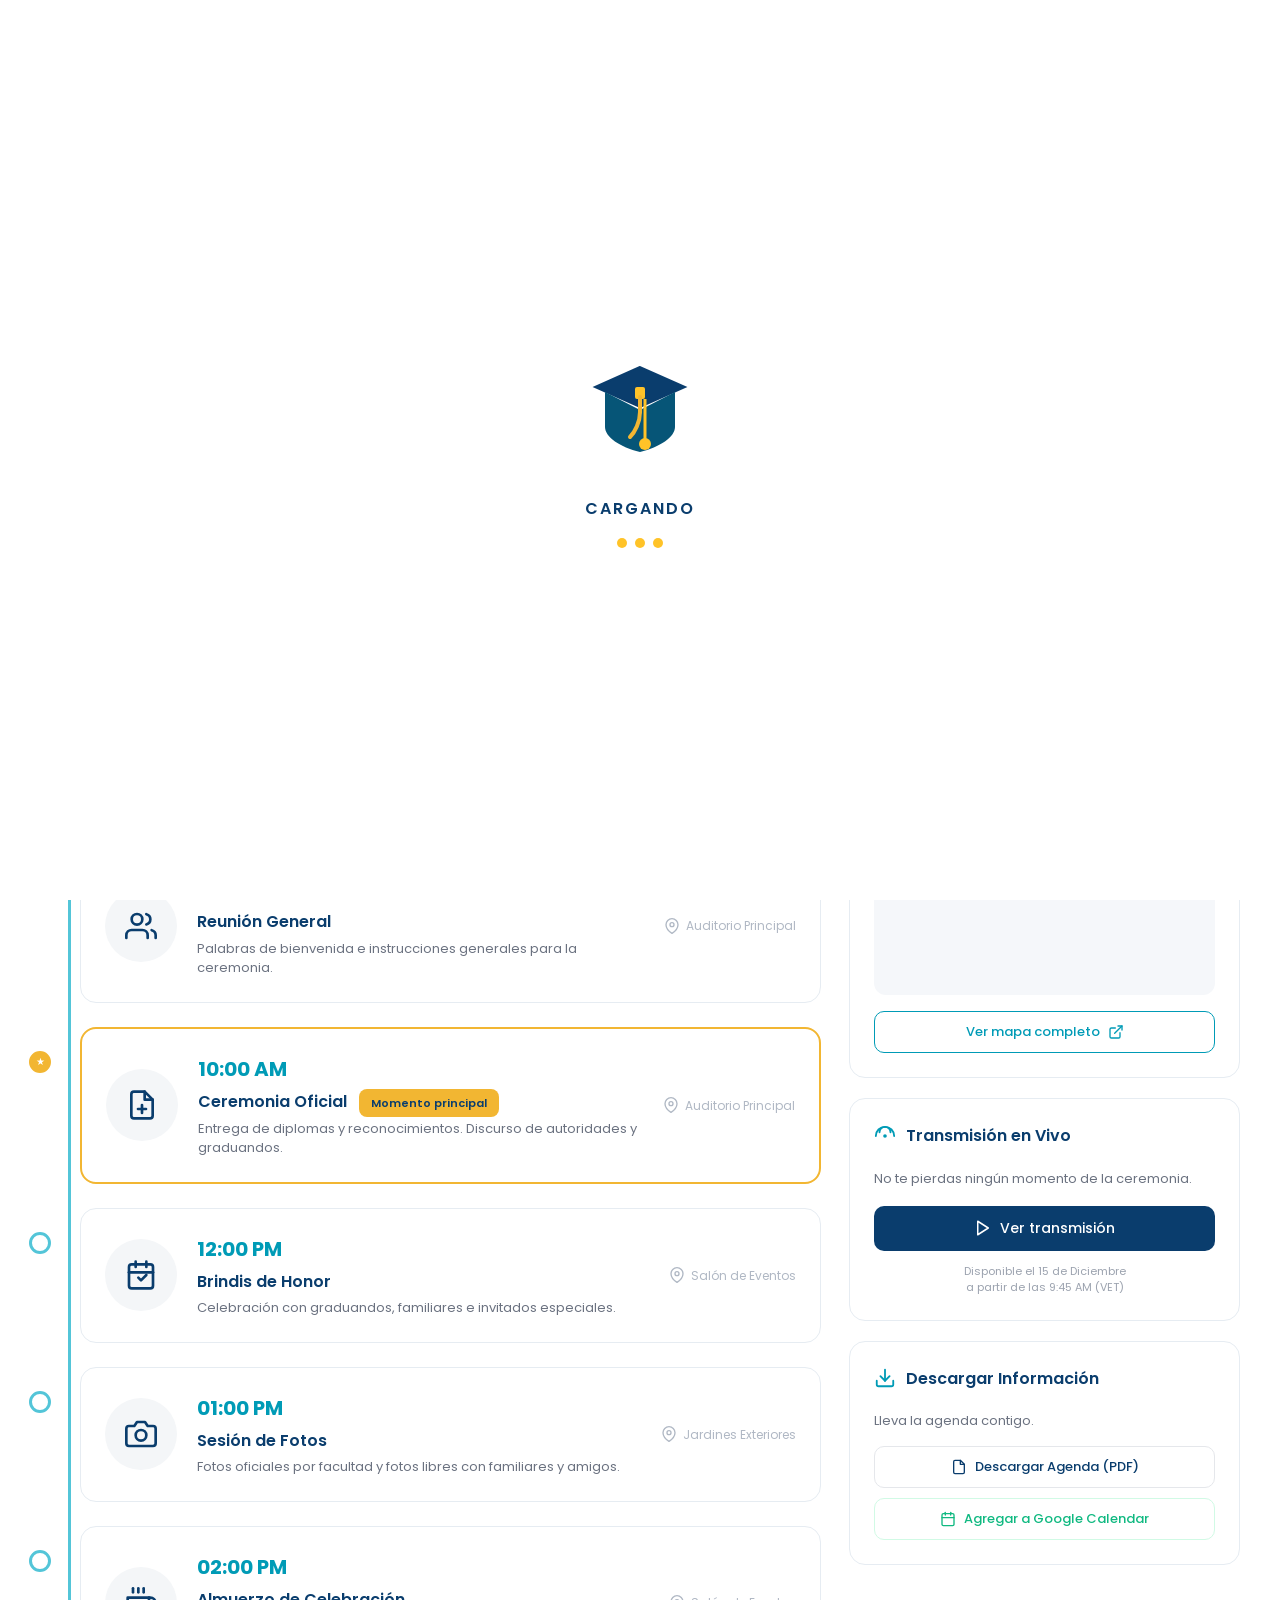
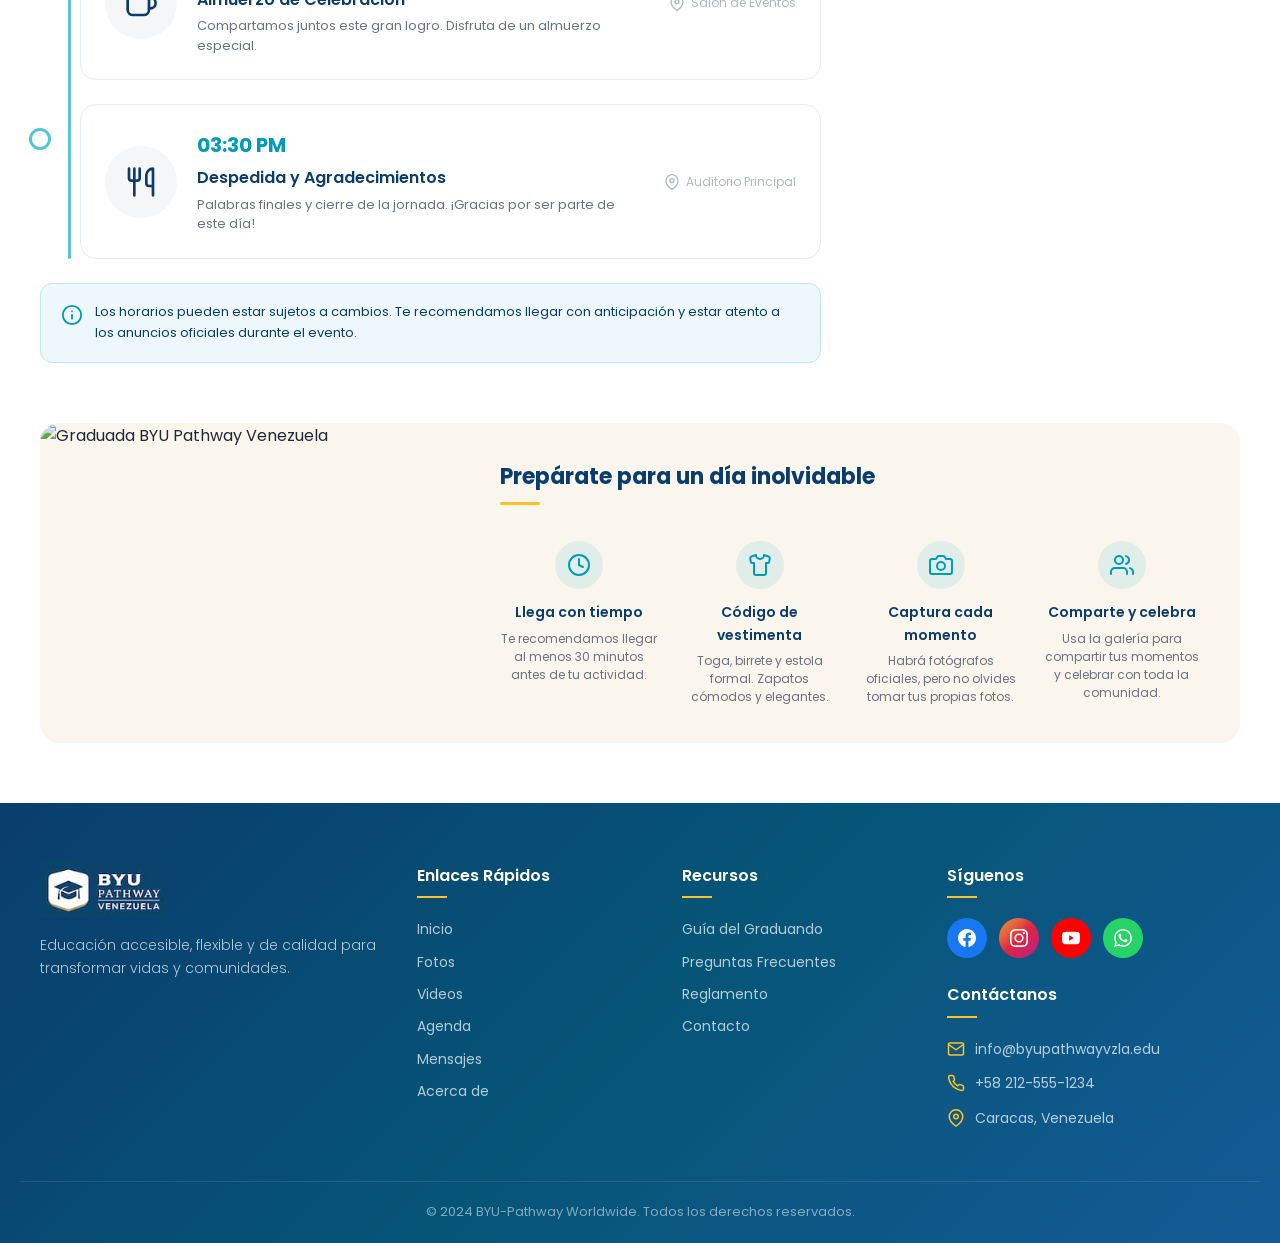
==== agenda.html @ f78d5b45 "Agenda del Evento" ====
<!DOCTYPE html>
<html lang="es">

<head>
    <meta charset="UTF-8">
    <meta name="viewport" content="width=device-width, initial-scale=1.0">
    <title>Agenda del Evento | BYU Pathway Venezuela</title>
    <link rel="icon" type="image/png" href="favicon.ico">
    <link rel="preconnect" href="https://fonts.googleapis.com">
    <link rel="preconnect" href="https://fonts.gstatic.com" crossorigin>
    <link
        href="https://fonts.googleapis.com/css2?family=Playfair+Display:wght@400;600;700;800&family=Poppins:wght@300;400;500;600;700&family=Roboto+Slab:wght@400;500;600;700&display=swap"
        rel="stylesheet">
    <link rel="stylesheet" href="styles/estilos.css">
</head>

<body>

    <!-- PRELOADER -->
    <div class="preloader" id="preloader">
        <div class="preloader-cap">
            <svg viewBox="0 0 120 120" fill="none" xmlns="http://www.w3.org/2000/svg">
                <path d="M60 15L15 35L60 55L105 35L60 15Z" fill="#0A3D6D" stroke="#0A3D6D" stroke-width="2" />
                <path d="M25 40L60 58L95 40L95 75C95 85 80 95 60 100C40 95 25 85 25 75V40Z" fill="#065577" />
                <rect x="55" y="35" width="10" height="12" rx="2" fill="#ffc328" />
                <path d="M65 47L65 90" stroke="#ffc328" stroke-width="3" />
                <circle cx="65" cy="92" r="6" fill="#ffc328" />
                <path d="M60 45L60 60" stroke="#F2B632" stroke-width="4" stroke-linecap="round" />
                <path d="M60 60C60 70 55 80 50 85" stroke="#F2B632" stroke-width="4" stroke-linecap="round" />
            </svg>
        </div>
        <div class="preloader-text">Cargando</div>
        <div class="preloader-dots">
            <div class="preloader-dot"></div>
            <div class="preloader-dot"></div>
            <div class="preloader-dot"></div>
        </div>
    </div>

    <!-- HEADER -->
    <header class="header" id="header">
        <div class="header-inner">
            <a href="index.html" class="header-logo">
                <img src="images/logo.jpg" alt="BYU Pathway Venezuela Logo">
            </a>
            <nav class="header-nav" id="headerNav">
                <a href="index.html">Inicio</a>
                <a href="fotos.html">Fotos</a>
                <a href="videos.html">Videos</a>
                <a href="agenda.html" class="active">Agenda</a>
                <a href="mensajes.html">Mensajes</a>
                <a href="info.html">Acerca de</a>
                <a href="#" class="live-link">En Vivo</a>
            </nav>
            <button class="header-cta" id="headerCta">
                <svg viewBox="0 0 24 24" fill="none" stroke="currentColor" stroke-width="2" stroke-linecap="round"
                    stroke-linejoin="round">
                    <path d="M21 15v4a2 2 0 0 1-2 2H5a2 2 0 0 1-2-2v-4" />
                    <polyline points="17 8 12 3 7 8" />
                    <line x1="12" y1="3" x2="12" y2="15" />
                </svg>
                Subir Contenido
            </button>
            <div class="mobile-toggle" id="mobileToggle">
                <span></span>
                <span></span>
                <span></span>
            </div>
        </div>
    </header>

    <!-- MOBILE NAV -->
    <nav class="mobile-nav" id="mobileNav">
        <a href="index.html">Inicio</a>
        <a href="fotos.html">Fotos</a>
        <a href="videos.html">Videos</a>
        <a href="agenda.html" class="active">Agenda</a>
        <a href="mensajes.html">Mensajes</a>
        <a href="info.html">Acerca de</a>
        <a href="#">En Vivo</a>
        <a href="#" style="background: var(--blue-dark); color: white; text-align: center; margin-top: 10px;">
            Subir Contenido ↑
        </a>
    </nav>

    <!-- HERO SECTION -->
    <section class="hero-agenda">
        <div class="hero-agenda-bg">
            <img src="images/Banner3.jpg" alt="Graduados BYU Pathway Venezuela">
        </div>
        <div class="hero-agenda-content">
            <div class="hero-agenda-text">
                <div class="hero-agenda-icon">
                    <svg viewBox="0 0 24 24" fill="none" stroke="currentColor" stroke-width="2" stroke-linecap="round"
                        stroke-linejoin="round">
                        <rect x="3" y="4" width="18" height="18" rx="2" ry="2" />
                        <line x1="16" y1="2" x2="16" y2="6" />
                        <line x1="8" y1="2" x2="8" y2="6" />
                        <line x1="3" y1="10" x2="21" y2="10" />
                    </svg>
                    <h1>Agenda del Evento</h1>
                </div>
                <p class="hero-agenda-subtitle">Cada momento cuenta en este día inolvidable.</p>
                <p class="hero-agenda-description">Conoce los horarios, actividades y detalles de nuestra ceremonia de
                    graduación.</p>
                <button class="btn-hero-calendar" id="btnHeroCalendar">
                    <svg viewBox="0 0 24 24" fill="none" stroke="currentColor" stroke-width="2" stroke-linecap="round"
                        stroke-linejoin="round">
                        <rect x="3" y="4" width="18" height="18" rx="2" ry="2" />
                        <line x1="16" y1="2" x2="16" y2="6" />
                        <line x1="8" y1="2" x2="8" y2="6" />
                        <line x1="3" y1="10" x2="21" y2="10" />
                    </svg>
                    Agregar a mi calendario
                </button>
            </div>
        </div>
    </section>

    <!-- MAIN CONTENT -->
    <main class="agenda-main">
        <div class="agenda-grid">

            <!-- LEFT: TIMELINE -->
            <div class="timeline-section fade-in-left">
                <div class="timeline-section-title">
                    <svg viewBox="0 0 24 24" fill="none" stroke="currentColor" stroke-width="2" stroke-linecap="round"
                        stroke-linejoin="round">
                        <rect x="3" y="4" width="18" height="18" rx="2" ry="2" />
                        <line x1="16" y1="2" x2="16" y2="6" />
                        <line x1="8" y1="2" x2="8" y2="6" />
                        <line x1="3" y1="10" x2="21" y2="10" />
                    </svg>
                    <h2>Cronograma del Día de Graduación</h2>
                </div>

                <div class="timeline-container">
                    <div class="timeline-line"></div>

                    <!-- 08:00 AM -->
                    <div class="timeline-item">
                        <div class="timeline-node"></div>
                        <div class="timeline-card">
                            <div class="timeline-card-icon">
                                <svg viewBox="0 0 24 24" fill="none" stroke="currentColor" stroke-width="2"
                                    stroke-linecap="round" stroke-linejoin="round">
                                    <path d="M22 10v6M2 10l10-5 10 5-10 5z" />
                                    <path d="M6 12v5c0 1.657 2.686 3 6 3s6-1.343 6-3v-5" />
                                </svg>
                            </div>
                            <div class="timeline-card-content">
                                <div class="timeline-card-time">08:00 AM</div>
                                <div class="timeline-card-title">Recepción de Graduandos</div>
                                <div class="timeline-card-desc">Entrega de birretes, togas y estolas. Registro y
                                    bienvenida a todos los graduandos.</div>
                            </div>
                            <div class="timeline-card-location">
                                <svg viewBox="0 0 24 24" fill="none" stroke="currentColor" stroke-width="2"
                                    stroke-linecap="round" stroke-linejoin="round">
                                    <path d="M21 10c0 7-9 13-9 13s-9-6-9-13a9 9 0 0 1 18 0z" />
                                    <circle cx="12" cy="10" r="3" />
                                </svg>
                                <span>Hall Principal</span>
                            </div>
                        </div>
                    </div>

                    <!-- 09:00 AM -->
                    <div class="timeline-item">
                        <div class="timeline-node"></div>
                        <div class="timeline-card">
                            <div class="timeline-card-icon">
                                <svg viewBox="0 0 24 24" fill="none" stroke="currentColor" stroke-width="2"
                                    stroke-linecap="round" stroke-linejoin="round">
                                    <path d="M17 21v-2a4 4 0 0 0-4-4H5a4 4 0 0 0-4 4v2" />
                                    <circle cx="9" cy="7" r="4" />
                                    <path d="M23 21v-2a4 4 0 0 0-3-3.87" />
                                    <path d="M16 3.13a4 4 0 0 1 0 7.75" />
                                </svg>
                            </div>
                            <div class="timeline-card-content">
                                <div class="timeline-card-time">09:00 AM</div>
                                <div class="timeline-card-title">Reunión General</div>
                                <div class="timeline-card-desc">Palabras de bienvenida e instrucciones generales para la
                                    ceremonia.</div>
                            </div>
                            <div class="timeline-card-location">
                                <svg viewBox="0 0 24 24" fill="none" stroke="currentColor" stroke-width="2"
                                    stroke-linecap="round" stroke-linejoin="round">
                                    <path d="M21 10c0 7-9 13-9 13s-9-6-9-13a9 9 0 0 1 18 0z" />
                                    <circle cx="12" cy="10" r="3" />
                                </svg>
                                <span>Auditorio Principal</span>
                            </div>
                        </div>
                    </div>

                    <!-- 10:00 AM - Highlighted -->
                    <div class="timeline-item">
                        <div class="timeline-node highlight"></div>
                        <div class="timeline-card highlight" style="position:relative;">
                            <div class="timeline-card-icon">
                                <svg viewBox="0 0 24 24" fill="none" stroke="currentColor" stroke-width="2"
                                    stroke-linecap="round" stroke-linejoin="round">
                                    <path d="M14 2H6a2 2 0 0 0-2 2v16a2 2 0 0 0 2 2h12a2 2 0 0 0 2-2V8z" />
                                    <polyline points="14 2 14 8 20 8" />
                                    <line x1="12" y1="18" x2="12" y2="12" />
                                    <line x1="9" y1="15" x2="15" y2="15" />
                                </svg>
                            </div>
                            <div class="timeline-card-content">
                                <div class="timeline-card-time">10:00 AM</div>
                                <div class="timeline-card-title">Ceremonia Oficial <span
                                        class="timeline-card-badge">Momento principal</span></div>
                                <div class="timeline-card-desc">Entrega de diplomas y reconocimientos. Discurso de
                                    autoridades y graduandos.</div>
                            </div>
                            <div class="timeline-card-location">
                                <svg viewBox="0 0 24 24" fill="none" stroke="currentColor" stroke-width="2"
                                    stroke-linecap="round" stroke-linejoin="round">
                                    <path d="M21 10c0 7-9 13-9 13s-9-6-9-13a9 9 0 0 1 18 0z" />
                                    <circle cx="12" cy="10" r="3" />
                                </svg>
                                <span>Auditorio Principal</span>
                            </div>
                        </div>
                    </div>

                    <!-- 12:00 PM -->
                    <div class="timeline-item">
                        <div class="timeline-node"></div>
                        <div class="timeline-card">
                            <div class="timeline-card-icon">
                                <svg viewBox="0 0 24 24" fill="none" stroke="currentColor" stroke-width="2"
                                    stroke-linecap="round" stroke-linejoin="round">
                                    <path d="M8 2v4" />
                                    <path d="M16 2v4" />
                                    <rect x="3" y="4" width="18" height="18" rx="2" ry="2" />
                                    <line x1="3" y1="10" x2="21" y2="10" />
                                    <path d="M10 14l2 2 4-4" />
                                </svg>
                            </div>
                            <div class="timeline-card-content">
                                <div class="timeline-card-time">12:00 PM</div>
                                <div class="timeline-card-title">Brindis de Honor</div>
                                <div class="timeline-card-desc">Celebración con graduandos, familiares e invitados
                                    especiales.</div>
                            </div>
                            <div class="timeline-card-location">
                                <svg viewBox="0 0 24 24" fill="none" stroke="currentColor" stroke-width="2"
                                    stroke-linecap="round" stroke-linejoin="round">
                                    <path d="M21 10c0 7-9 13-9 13s-9-6-9-13a9 9 0 0 1 18 0z" />
                                    <circle cx="12" cy="10" r="3" />
                                </svg>
                                <span>Salón de Eventos</span>
                            </div>
                        </div>
                    </div>

                    <!-- 01:00 PM -->
                    <div class="timeline-item">
                        <div class="timeline-node"></div>
                        <div class="timeline-card">
                            <div class="timeline-card-icon">
                                <svg viewBox="0 0 24 24" fill="none" stroke="currentColor" stroke-width="2"
                                    stroke-linecap="round" stroke-linejoin="round">
                                    <path
                                        d="M23 19a2 2 0 0 1-2 2H3a2 2 0 0 1-2-2V8a2 2 0 0 1 2-2h4l2-3h6l2 3h4a2 2 0 0 1 2 2z" />
                                    <circle cx="12" cy="13" r="4" />
                                </svg>
                            </div>
                            <div class="timeline-card-content">
                                <div class="timeline-card-time">01:00 PM</div>
                                <div class="timeline-card-title">Sesión de Fotos</div>
                                <div class="timeline-card-desc">Fotos oficiales por facultad y fotos libres con
                                    familiares y amigos.</div>
                            </div>
                            <div class="timeline-card-location">
                                <svg viewBox="0 0 24 24" fill="none" stroke="currentColor" stroke-width="2"
                                    stroke-linecap="round" stroke-linejoin="round">
                                    <path d="M21 10c0 7-9 13-9 13s-9-6-9-13a9 9 0 0 1 18 0z" />
                                    <circle cx="12" cy="10" r="3" />
                                </svg>
                                <span>Jardines Exteriores</span>
                            </div>
                        </div>
                    </div>

                    <!-- 02:00 PM -->
                    <div class="timeline-item">
                        <div class="timeline-node"></div>
                        <div class="timeline-card">
                            <div class="timeline-card-icon">
                                <svg viewBox="0 0 24 24" fill="none" stroke="currentColor" stroke-width="2"
                                    stroke-linecap="round" stroke-linejoin="round">
                                    <path d="M18 8h1a4 4 0 0 1 0 8h-1" />
                                    <path d="M2 8h16v9a4 4 0 0 1-4 4H6a4 4 0 0 1-4-4V8z" />
                                    <line x1="6" y1="1" x2="6" y2="4" />
                                    <line x1="10" y1="1" x2="10" y2="4" />
                                    <line x1="14" y1="1" x2="14" y2="4" />
                                </svg>
                            </div>
                            <div class="timeline-card-content">
                                <div class="timeline-card-time">02:00 PM</div>
                                <div class="timeline-card-title">Almuerzo de Celebración</div>
                                <div class="timeline-card-desc">Compartamos juntos este gran logro. Disfruta de un
                                    almuerzo especial.</div>
                            </div>
                            <div class="timeline-card-location">
                                <svg viewBox="0 0 24 24" fill="none" stroke="currentColor" stroke-width="2"
                                    stroke-linecap="round" stroke-linejoin="round">
                                    <path d="M21 10c0 7-9 13-9 13s-9-6-9-13a9 9 0 0 1 18 0z" />
                                    <circle cx="12" cy="10" r="3" />
                                </svg>
                                <span>Salón de Eventos</span>
                            </div>
                        </div>
                    </div>

                    <!-- 03:30 PM -->
                    <div class="timeline-item">
                        <div class="timeline-node"></div>
                        <div class="timeline-card">
                            <div class="timeline-card-icon">
                                <svg viewBox="0 0 24 24" fill="none" stroke="currentColor" stroke-width="2"
                                    stroke-linecap="round" stroke-linejoin="round">
                                    <path d="M3 2v7c0 1.1.9 2 2 2h4a2 2 0 0 0 2-2V2" />
                                    <path d="M7 2v20" />
                                    <path d="M21 15V2v0a5 5 0 0 0-5 5v6c0 1.1.9 2 2 2h3Zm0 0v7" />
                                </svg>
                            </div>
                            <div class="timeline-card-content">
                                <div class="timeline-card-time">03:30 PM</div>
                                <div class="timeline-card-title">Despedida y Agradecimientos</div>
                                <div class="timeline-card-desc">Palabras finales y cierre de la jornada. ¡Gracias por
                                    ser parte de este día!</div>
                            </div>
                            <div class="timeline-card-location">
                                <svg viewBox="0 0 24 24" fill="none" stroke="currentColor" stroke-width="2"
                                    stroke-linecap="round" stroke-linejoin="round">
                                    <path d="M21 10c0 7-9 13-9 13s-9-6-9-13a9 9 0 0 1 18 0z" />
                                    <circle cx="12" cy="10" r="3" />
                                </svg>
                                <span>Auditorio Principal</span>
                            </div>
                        </div>
                    </div>
                </div>

                <!-- Alert Box -->
                <div class="timeline-alert fade-in">
                    <svg viewBox="0 0 24 24" fill="none" stroke="currentColor" stroke-width="2" stroke-linecap="round"
                        stroke-linejoin="round">
                        <circle cx="12" cy="12" r="10" />
                        <line x1="12" y1="16" x2="12" y2="12" />
                        <line x1="12" y1="8" x2="12.01" y2="8" />
                    </svg>
                    <p>Los horarios pueden estar sujetos a cambios. Te recomendamos llegar con anticipación y estar
                        atento a los anuncios oficiales durante el evento.</p>
                </div>
            </div>

            <!-- RIGHT: SIDEBAR -->
            <aside class="sidebar fade-in-right">

                <!-- Event Details Card -->
                <div class="sidebar-card">
                    <div class="sidebar-card-title">
                        <svg viewBox="0 0 24 24" fill="none" stroke="currentColor" stroke-width="2"
                            stroke-linecap="round" stroke-linejoin="round">
                            <rect x="3" y="4" width="18" height="18" rx="2" ry="2" />
                            <line x1="16" y1="2" x2="16" y2="6" />
                            <line x1="8" y1="2" x2="8" y2="6" />
                            <line x1="3" y1="10" x2="21" y2="10" />
                        </svg>
                        <h3>Detalles del Evento</h3>
                    </div>
                    <div class="sidebar-detail">
                        <svg viewBox="0 0 24 24" fill="none" stroke="currentColor" stroke-width="2"
                            stroke-linecap="round" stroke-linejoin="round">
                            <rect x="3" y="4" width="18" height="18" rx="2" ry="2" />
                            <line x1="16" y1="2" x2="16" y2="6" />
                            <line x1="8" y1="2" x2="8" y2="6" />
                            <line x1="3" y1="10" x2="21" y2="10" />
                        </svg>
                        <div class="sidebar-detail-content">
                            <span>Fecha</span>
                            <span>15 de Diciembre, 2026</span>
                        </div>
                    </div>
                    <div class="sidebar-detail">
                        <svg viewBox="0 0 24 24" fill="none" stroke="currentColor" stroke-width="2"
                            stroke-linecap="round" stroke-linejoin="round">
                            <circle cx="12" cy="12" r="10" />
                            <polyline points="12 6 12 12 16 14" />
                        </svg>
                        <div class="sidebar-detail-content">
                            <span>Hora</span>
                            <span>10:00 AM (VET)</span>
                        </div>
                    </div>
                    <div class="sidebar-detail">
                        <svg viewBox="0 0 24 24" fill="none" stroke="currentColor" stroke-width="2"
                            stroke-linecap="round" stroke-linejoin="round">
                            <path d="M21 10c0 7-9 13-9 13s-9-6-9-13a9 9 0 0 1 18 0z" />
                            <circle cx="12" cy="10" r="3" />
                        </svg>
                        <div class="sidebar-detail-content">
                            <span>Lugar</span>
                            <span>Centro de Convenciones de Caracas<br>Caracas, Venezuela</span>
                        </div>
                    </div>
                    <div class="sidebar-map">
                        <img src="https://image.qwenlm.ai/public_source/1a5d3758-c866-4bcd-9d68-6137e9a04755/119fdaef7-f9d4-4a6e-836a-f7bd74a737b6.png"
                            alt="Mapa de ubicación">
                    </div>
                    <button class="btn-sidebar-map"
                        onclick="window.open('https://www.google.com/maps/search/Centro+de+Convenciones+Caracas+Venezuela', '_blank')">
                        Ver mapa completo
                        <svg viewBox="0 0 24 24" fill="none" stroke="currentColor" stroke-width="2"
                            stroke-linecap="round" stroke-linejoin="round">
                            <path d="M18 13v6a2 2 0 0 1-2 2H5a2 2 0 0 1-2-2V8a2 2 0 0 1 2-2h6" />
                            <polyline points="15 3 21 3 21 9" />
                            <line x1="10" y1="14" x2="21" y2="3" />
                        </svg>
                    </button>
                </div>

                <!-- Live Stream Card -->
                <div class="sidebar-card">
                    <div class="sidebar-card-title">
                        <svg viewBox="0 0 24 24" fill="none" stroke="currentColor" stroke-width="2"
                            stroke-linecap="round" stroke-linejoin="round">
                            <path d="M2 12a10 10 0 0 1 20 0" />
                            <path d="M6 8a6 6 0 0 1 12 0" />
                            <circle cx="12" cy="12" r="1" />
                        </svg>
                        <h3>Transmisión en Vivo</h3>
                    </div>
                    <p class="live-stream-text">No te pierdas ningún momento de la ceremonia.</p>
                    <button class="btn-live-stream"
                        onclick="alert('La transmisión estará disponible el día del evento.')">
                        <svg viewBox="0 0 24 24" fill="none" stroke="currentColor" stroke-width="2"
                            stroke-linecap="round" stroke-linejoin="round">
                            <polygon points="5 3 19 12 5 21 5 3" />
                        </svg>
                        Ver transmisión
                    </button>
                    <p class="live-stream-note">Disponible el 15 de Diciembre<br>a partir de las 9:45 AM (VET)</p>
                </div>

                <!-- Download Card -->
                <div class="sidebar-card">
                    <div class="sidebar-card-title">
                        <svg viewBox="0 0 24 24" fill="none" stroke="currentColor" stroke-width="2"
                            stroke-linecap="round" stroke-linejoin="round">
                            <path d="M21 15v4a2 2 0 0 1-2 2H5a2 2 0 0 1-2-2v-4" />
                            <polyline points="7 10 12 15 17 10" />
                            <line x1="12" y1="15" x2="12" y2="3" />
                        </svg>
                        <h3>Descargar Información</h3>
                    </div>
                    <p class="live-stream-text" style="margin-bottom: 14px;">Lleva la agenda contigo.</p>
                    <button class="btn-download btn-download-pdf" onclick="alert('Descargando agenda PDF...')">
                        <svg viewBox="0 0 24 24" fill="none" stroke="currentColor" stroke-width="2"
                            stroke-linecap="round" stroke-linejoin="round">
                            <path d="M14 2H6a2 2 0 0 0-2 2v16a2 2 0 0 0 2 2h12a2 2 0 0 0 2-2V8z" />
                            <polyline points="14 2 14 8 20 8" />
                        </svg>
                        Descargar Agenda (PDF)
                    </button>
                    <button class="btn-download btn-download-cal" onclick="window.downloadCalendarAgenda()">
                        <svg viewBox="0 0 24 24" fill="none" stroke="currentColor" stroke-width="2"
                            stroke-linecap="round" stroke-linejoin="round">
                            <rect x="3" y="4" width="18" height="18" rx="2" ry="2" />
                            <line x1="16" y1="2" x2="16" y2="6" />
                            <line x1="8" y1="2" x2="8" y2="6" />
                            <line x1="3" y1="10" x2="21" y2="10" />
                        </svg>
                        Agregar a Google Calendar
                    </button>
                </div>
            </aside>
        </div>
    </main>

    <!-- TIPS SECTION -->
    <section class="tips-section">
        <div class="tips-card fade-in">
            <div class="tips-image">
                <img src="https://image.qwenlm.ai/public_source/1a5d3758-c866-4bcd-9d68-6137e9a04755/1f4a132b6-aa17-4931-914c-d39e14b9411c.png"
                    alt="Graduada BYU Pathway Venezuela">
            </div>
            <div class="tips-content">
                <h3 class="tips-title">Prepárate para un día inolvidable</h3>
                <div class="tips-grid">
                    <div class="tip-item">
                        <div class="tip-icon">
                            <svg viewBox="0 0 24 24" fill="none" stroke="currentColor" stroke-width="2"
                                stroke-linecap="round" stroke-linejoin="round">
                                <circle cx="12" cy="12" r="10" />
                                <polyline points="12 6 12 12 16 14" />
                            </svg>
                        </div>
                        <h4>Llega con tiempo</h4>
                        <p>Te recomendamos llegar al menos 30 minutos antes de tu actividad.</p>
                    </div>
                    <div class="tip-item">
                        <div class="tip-icon">
                            <svg viewBox="0 0 24 24" fill="none" stroke="currentColor" stroke-width="2"
                                stroke-linecap="round" stroke-linejoin="round">
                                <path
                                    d="M20.38 3.46L16 2a4 4 0 0 1-8 0L3.62 3.46a2 2 0 0 0-1.34 2.23l.58 3.47a1 1 0 0 0 .99.84H6v10c0 1.1.9 2 2 2h8a2 2 0 0 0 2-2V10h2.15a1 1 0 0 0 .99-.84l.58-3.47a2 2 0 0 0-1.34-2.23z" />
                            </svg>
                        </div>
                        <h4>Código de vestimenta</h4>
                        <p>Toga, birrete y estola formal. Zapatos cómodos y elegantes.</p>
                    </div>
                    <div class="tip-item">
                        <div class="tip-icon">
                            <svg viewBox="0 0 24 24" fill="none" stroke="currentColor" stroke-width="2"
                                stroke-linecap="round" stroke-linejoin="round">
                                <path
                                    d="M23 19a2 2 0 0 1-2 2H3a2 2 0 0 1-2-2V8a2 2 0 0 1 2-2h4l2-3h6l2 3h4a2 2 0 0 1 2 2z" />
                                <circle cx="12" cy="13" r="4" />
                            </svg>
                        </div>
                        <h4>Captura cada momento</h4>
                        <p>Habrá fotógrafos oficiales, pero no olvides tomar tus propias fotos.</p>
                    </div>
                    <div class="tip-item">
                        <div class="tip-icon">
                            <svg viewBox="0 0 24 24" fill="none" stroke="currentColor" stroke-width="2"
                                stroke-linecap="round" stroke-linejoin="round">
                                <path d="M17 21v-2a4 4 0 0 0-4-4H5a4 4 0 0 0-4 4v2" />
                                <circle cx="9" cy="7" r="4" />
                                <path d="M23 21v-2a4 4 0 0 0-3-3.87" />
                                <path d="M16 3.13a4 4 0 0 1 0 7.75" />
                            </svg>
                        </div>
                        <h4>Comparte y celebra</h4>
                        <p>Usa la galería para compartir tus momentos y celebrar con toda la comunidad.</p>
                    </div>
                </div>
            </div>
        </div>
    </section>

    <!-- FOOTER -->
    <footer class="footer">
        <div class="footer-inner">
            <!-- Column 1: Branding -->
            <div class="footer-branding">
                <img src="images/logo2.jpg" alt="BYU Pathway Venezuela">
                <p>Educación accesible, flexible y de calidad para transformar vidas y comunidades.</p>
            </div>

            <!-- Column 2: Quick Links -->
            <div class="footer-col">
                <h4>Enlaces Rápidos</h4>
                <ul>
                    <li><a href="index.html">Inicio</a></li>
                    <li><a href="fotos.html">Fotos</a></li>
                    <li><a href="videos.html">Videos</a></li>
                    <li><a href="agenda.html">Agenda</a></li>
                    <li><a href="mensajes.html">Mensajes</a></li>
                    <li><a href="info.html">Acerca de</a></li>
                </ul>
            </div>

            <!-- Column 3: Resources -->
            <div class="footer-col">
                <h4>Recursos</h4>
                <ul>
                    <li><a href="#">Guía del Graduando</a></li>
                    <li><a href="#">Preguntas Frecuentes</a></li>
                    <li><a href="#">Reglamento</a></li>
                    <li><a href="#">Contacto</a></li>
                </ul>
            </div>

            <!-- Column 4: Social + Contact -->
            <div class="footer-col">
                <h4>Síguenos</h4>
                <div class="footer-social">
                    <a href="#" class="fb" aria-label="Facebook">
                        <svg viewBox="0 0 24 24" fill="currentColor">
                            <path
                                d="M24 12.073c0-6.627-5.373-12-12-12s-12 5.373-12 12c0 5.99 4.388 10.954 10.125 11.854v-8.385H7.078v-3.47h3.047V9.43c0-3.007 1.792-4.669 4.533-4.669 1.312 0 2.686.235 2.686.235v2.953H15.83c-1.491 0-1.956.925-1.956 1.874v2.25h3.328l-.532 3.47h-2.796v8.385C19.612 23.027 24 18.062 24 12.073z" />
                        </svg>
                    </a>
                    <a href="#" class="ig" aria-label="Instagram">
                        <svg viewBox="0 0 24 24" fill="currentColor">
                            <path
                                d="M12 2.163c3.204 0 3.584.012 4.85.07 3.252.148 4.771 1.691 4.919 4.919.058 1.265.069 1.645.069 4.849 0 3.205-.012 3.584-.069 4.849-.149 3.225-1.664 4.771-4.919 4.919-1.266.058-1.644.07-4.85.07-3.204 0-3.584-.012-4.849-.07-3.26-.149-4.771-1.699-4.919-4.92-.058-1.265-.07-1.644-.07-4.849 0-3.204.013-3.583.07-4.849.149-3.227 1.664-4.771 4.919-4.919 1.266-.057 1.645-.069 4.849-.069zM12 0C8.741 0 8.333.014 7.053.072 2.695.272.273 2.69.073 7.052.014 8.333 0 8.741 0 12c0 3.259.014 3.668.072 4.948.2 4.358 2.618 6.78 6.98 6.98C8.333 23.986 8.741 24 12 24c3.259 0 3.668-.014 4.948-.072 4.354-.2 6.782-2.618 6.979-6.98.059-1.28.073-1.689.073-4.948 0-3.259-.014-3.667-.072-4.947-.196-4.354-2.617-6.78-6.979-6.98C15.668.014 15.259 0 12 0zm0 5.838a6.162 6.162 0 100 12.324 6.162 6.162 0 000-12.324zM12 16a4 4 0 110-8 4 4 0 010 8zm6.406-11.845a1.44 1.44 0 100 2.881 1.44 1.44 0 000-2.881z" />
                        </svg>
                    </a>
                    <a href="#" class="yt" aria-label="YouTube">
                        <svg viewBox="0 0 24 24" fill="currentColor">
                            <path
                                d="M23.498 6.186a3.016 3.016 0 0 0-2.122-2.136C19.505 3.545 12 3.545 12 3.545s-7.505 0-9.377.505A3.017 3.017 0 0 0 .502 6.186C0 8.07 0 12 0 12s0 3.93.502 5.814a3.016 3.016 0 0 0 2.122 2.136c1.871.505 9.376.505 9.376.505s7.505 0 9.377-.505a3.015 3.015 0 0 0 2.122-2.136C24 15.93 24 12 24 12s0-3.93-.502-5.814zM9.545 15.568V8.432L15.818 12l-6.273 3.568z" />
                        </svg>
                    </a>
                    <a href="#" class="wa" aria-label="WhatsApp">
                        <svg viewBox="0 0 24 24" fill="currentColor">
                            <path
                                d="M17.472 14.382c-.297-.149-1.758-.867-2.03-.967-.273-.099-.471-.148-.67.15-.197.297-.767.966-.94 1.164-.173.199-.347.223-.644.075-.297-.15-1.255-.463-2.39-1.475-.883-.788-1.48-1.761-1.653-2.059-.173-.297-.018-.458.13-.606.134-.133.298-.347.446-.52.149-.174.198-.298.298-.497.099-.198.05-.371-.025-.52-.075-.149-.669-1.612-.916-2.207-.242-.579-.487-.5-.669-.51-.173-.008-.371-.01-.57-.01-.198 0-.52.074-.792.372-.272.297-1.04 1.016-1.04 2.479 0 1.462 1.065 2.875 1.213 3.074.149.198 2.096 3.2 5.077 4.487.709.306 1.262.489 1.694.625.712.227 1.36.195 1.871.118.571-.085 1.758-.719 2.006-1.413.248-.694.248-1.289.173-1.413-.074-.124-.272-.198-.57-.347m-5.421 7.403h-.004a9.87 9.87 0 01-5.031-1.378l-.361-.214-3.741.982.998-3.648-.235-.374a9.86 9.86 0 01-1.51-5.26c.001-5.45 4.436-9.884 9.888-9.884 2.64 0 5.122 1.03 6.988 2.898a9.825 9.825 0 012.893 6.994c-.003 5.45-4.437 9.884-9.885 9.884m8.413-18.297A11.815 11.815 0 0012.05 0C5.495 0 .16 5.335.157 11.892c0 2.096.547 4.142 1.588 5.945L.057 24l6.305-1.654a11.882 11.882 0 005.683 1.448h.005c6.554 0 11.89-5.335 11.893-11.893a11.821 11.821 0 00-3.48-8.413z" />
                        </svg>
                    </a>
                </div>
                <h4>Contáctanos</h4>
                <div class="footer-contact-item">
                    <svg viewBox="0 0 24 24" fill="none" stroke="currentColor" stroke-width="2" stroke-linecap="round"
                        stroke-linejoin="round">
                        <path d="M4 4h16c1.1 0 2 .9 2 2v12c0 1.1-.9 2-2 2H4c-1.1 0-2-.9-2-2V6c0-1.1.9-2 2-2z" />
                        <polyline points="22,6 12,13 2,6" />
                    </svg>
                    <span>info@byupathwayvzla.edu</span>
                </div>
                <div class="footer-contact-item">
                    <svg viewBox="0 0 24 24" fill="none" stroke="currentColor" stroke-width="2" stroke-linecap="round"
                        stroke-linejoin="round">
                        <path
                            d="M22 16.92v3a2 2 0 0 1-2.18 2 19.79 19.79 0 0 1-8.63-3.07 19.5 19.5 0 0 1-6-6 19.79 19.79 0 0 1-3.07-8.67A2 2 0 0 1 4.11 2h3a2 2 0 0 1 2 1.72 12.84 12.84 0 0 0 .7 2.81 2 2 0 0 1-.45 2.11L8.09 9.91a16 16 0 0 0 6 6l1.27-1.27a2 2 0 0 1 2.11-.45 12.84 12.84 0 0 0 2.81.7A2 2 0 0 1 22 16.92z" />
                    </svg>
                    <span>+58 212-555-1234</span>
                </div>
                <div class="footer-contact-item">
                    <svg viewBox="0 0 24 24" fill="none" stroke="currentColor" stroke-width="2" stroke-linecap="round"
                        stroke-linejoin="round">
                        <path d="M21 10c0 7-9 13-9 13s-9-6-9-13a9 9 0 0 1 18 0z" />
                        <circle cx="12" cy="10" r="3" />
                    </svg>
                    <span>Caracas, Venezuela</span>
                </div>
            </div>
        </div>
        <div class="footer-bottom">
            <p>© 2024 BYU-Pathway Worldwide. Todos los derechos reservados.</p>
        </div>
    </footer>

    <script src="scripts/animaciones.js"></script>
</body>

</html>
---- styles/estilos.css ----
/* ============================================
           RESET & BASE STYLES
           ============================================ */
        *,
        *::before,
        *::after {
            margin: 0;
            padding: 0;
            box-sizing: border-box;
        }

        :root {
            --blue-primary: #065577;
            --blue-dark: #0A3D6D;
            --blue-medium: #145A96;
            --blue-bright: #009bb6;
            --blue-light: #2AAFE6;
            --yellow-gold: #ffc328;
            --yellow-dark: #F2B632;
            --white: #FFFFFF;
            --gray-light: #F5F7FA;
            --gray-text: #6B7280;
            --gray-border: #E5E7EB;
            --blue-celeste: #53C5D8;
            --gray-icon-bg: #F4F6F8;
            --alert-bg: #EEF8FC;
            --alert-border: #BFE7F2;
            --cream-bg: #FAF6ED;
            --shadow-sm: 0 2px 10px rgba(0, 0, 0, 0.05);
            --shadow-md: 0 8px 24px rgba(0, 0, 0, 0.06);
            --shadow-lg: 0 10px 30px rgba(0, 0, 0, 0.08);
            --shadow-xl: 0 15px 40px rgba(0, 0, 0, 0.12);
            --radius-sm: 10px;
            --radius-md: 16px;
            --radius-lg: 20px;
            --transition: all 0.3s ease;
        }

        html {
            scroll-behavior: smooth;
        }

        body {
            font-family: 'Poppins', sans-serif;
            color: #1f2937;
            background: var(--white);
            overflow-x: hidden;
            line-height: 1.6;
        }

        a {
            text-decoration: none;
            color: inherit;
        }

        ul {
            list-style: none;
        }

        img {
            max-width: 100%;
            display: block;
        }

        /* ============================================
           PRELOADER
           ============================================ */
        .preloader {
            position: fixed;
            top: 0;
            left: 0;
            width: 100%;
            height: 100%;
            background: var(--white);
            display: flex;
            flex-direction: column;
            align-items: center;
            justify-content: center;
            z-index: 99999;
            transition: opacity 0.6s ease, visibility 0.6s ease;
        }

        .preloader.hidden {
            opacity: 0;
            visibility: hidden;
        }

        .preloader-cap {
            width: 120px;
            height: 120px;
            position: relative;
            animation: preloaderSpin 1.5s ease-in-out infinite;
        }

        .preloader-cap svg {
            width: 100%;
            height: 100%;
        }

        .preloader-text {
            margin-top: 24px;
            font-family: 'Poppins', sans-serif;
            font-weight: 600;
            font-size: 16px;
            color: var(--blue-dark);
            letter-spacing: 2px;
            text-transform: uppercase;
        }

        .preloader-dots {
            display: flex;
            gap: 8px;
            margin-top: 16px;
        }

        .preloader-dot {
            width: 10px;
            height: 10px;
            border-radius: 50%;
            background: var(--yellow-gold);
            animation: dotBounce 1.4s ease-in-out infinite;
        }

        .preloader-dot:nth-child(2) {
            animation-delay: 0.2s;
        }

        .preloader-dot:nth-child(3) {
            animation-delay: 0.4s;
        }

        @keyframes preloaderSpin {
            0% {
                transform: rotate(0deg) scale(1);
            }

            50% {
                transform: rotate(180deg) scale(1.1);
            }

            100% {
                transform: rotate(360deg) scale(1);
            }
        }

        @keyframes dotBounce {

            0%,
            80%,
            100% {
                transform: scale(0.6);
                opacity: 0.4;
            }

            40% {
                transform: scale(1);
                opacity: 1;
            }
        }

        /* ============================================
           CONFETTI CANVAS
           ============================================ */
        #confettiCanvas {
            position: fixed;
            top: 0;
            left: 0;
            width: 100%;
            height: 100%;
            pointer-events: none;
            z-index: 9998;
        }

        /* ============================================
           HEADER
           ============================================ */
        .header {
            position: fixed;
            top: 0;
            left: 0;
            width: 100%;
            height: 90px;
            background: var(--white);
            box-shadow: var(--shadow-sm);
            z-index: 1000;
            transition: var(--transition);
        }

        .header.scrolled {
            height: 70px;
            box-shadow: 0 4px 20px rgba(0, 0, 0, 0.1);
        }

        .header-inner {
            max-width: 1440px;
            margin: 0 auto;
            padding: 0 40px;
            height: 100%;
            display: flex;
            align-items: center;
            justify-content: space-between;
        }

        .header-logo {
            display: flex;
            align-items: center;
            gap: 12px;
        }

        .header-logo img {
            height: 55px;
            transition: var(--transition);
        }

        .header.scrolled .header-logo img {
            height: 45px;
        }

        .header-logo-text {
            display: flex;
            flex-direction: column;
        }

        .header-logo-text span:first-child {
            font-family: 'Playfair Display', serif;
            font-weight: 800;
            font-size: 22px;
            color: var(--blue-dark);
            line-height: 1.1;
        }

        .header-logo-text span:last-child {
            font-family: 'Poppins', sans-serif;
            font-weight: 500;
            font-size: 10px;
            color: var(--blue-medium);
            letter-spacing: 2px;
            text-transform: uppercase;
        }

        .header-nav {
            display: flex;
            align-items: center;
            gap: 36px;
        }

        .header-nav a {
            font-family: 'Poppins', sans-serif;
            font-weight: 500;
            font-size: 15px;
            color: var(--blue-dark);
            position: relative;
            padding: 4px 0;
            transition: var(--transition);
        }

        .header-nav a::after {
            content: '';
            position: absolute;
            bottom: -2px;
            left: 0;
            width: 0;
            height: 3px;
            background: var(--yellow-gold);
            border-radius: 2px;
            transition: width 0.3s ease;
        }

        .header-nav a:hover {
            color: var(--blue-bright);
        }

        .header-nav a:hover::after {
            width: 100%;
        }

        .header-nav a.active {
            color: var(--blue-dark);
        }

        .header-nav a.active::after {
            width: 100%;
        }

        .header-cta {
            display: flex;
            align-items: center;
            gap: 8px;
            background: var(--blue-dark);
            color: var(--white);
            padding: 12px 22px;
            border-radius: var(--radius-sm);
            font-family: 'Poppins', sans-serif;
            font-weight: 500;
            font-size: 14px;
            border: none;
            cursor: pointer;
            transition: var(--transition);
        }

        .header-cta:hover {
            background: var(--blue-primary);
            transform: translateY(-2px);
            box-shadow: 0 6px 20px rgba(10, 61, 109, 0.3);
        }

        .header-cta svg {
            width: 18px;
            height: 18px;
        }

        /* Mobile Menu Toggle */
        .mobile-toggle {
            display: none;
            flex-direction: column;
            gap: 5px;
            cursor: pointer;
            padding: 8px;
            z-index: 1001;
        }

        .mobile-toggle span {
            width: 28px;
            height: 3px;
            background: var(--blue-dark);
            border-radius: 2px;
            transition: var(--transition);
        }

        .mobile-toggle.active span:nth-child(1) {
            transform: rotate(45deg) translate(5px, 6px);
        }

        .mobile-toggle.active span:nth-child(2) {
            opacity: 0;
        }

        .mobile-toggle.active span:nth-child(3) {
            transform: rotate(-45deg) translate(5px, -6px);
        }

        /* ============================================
           HERO SECTION
           ============================================ */
        .hero {
            position: relative;
            min-height: 700px;
            margin-top: 90px;
            overflow: hidden;
        }

        .hero-bg {
            position: absolute;
            top: 0;
            left: 0;
            width: 100%;
            height: 100%;
            background: url(../images/banner.jpg) center center/cover no-repeat;
            z-index: 1;
        }


        .hero-content {
            position: relative;
            z-index: 3;
            max-width: 1440px;
            margin: 0 auto;
            padding: 80px 40px 120px;
            display: flex;
            align-items: center;
            min-height: 700px;
        }

        .hero-text {
            max-width: 600px;
        }

        .hero-title {
            font-family: 'Playfair Display', serif;
            font-weight: 800;
            font-size: 58px;
            line-height: 1.15;
            color: var(--white);
            margin-bottom: 12px;
        }

        .hero-subtitle {
            font-family: 'Poppins', sans-serif;
            font-weight: 700;
            font-size: 32px;
            color: var(--yellow-gold);
            margin-bottom: 20px;
        }

        .hero-description {
            font-family: 'Poppins', sans-serif;
            font-weight: 300;
            font-size: 16px;
            color: rgba(255, 255, 255, 0.85);
            line-height: 1.8;
            margin-bottom: 32px;
            max-width: 480px;
        }

        .hero-buttons {
            display: flex;
            gap: 16px;
            flex-wrap: wrap;
        }

        .btn-primary {
            display: inline-flex;
            align-items: center;
            gap: 10px;
            background: var(--yellow-gold);
            color: var(--blue-dark);
            padding: 14px 28px;
            border-radius: var(--radius-sm);
            font-family: 'Poppins', sans-serif;
            font-weight: 600;
            font-size: 15px;
            border: none;
            cursor: pointer;
            transition: var(--transition);
        }

        .btn-primary:hover {
            background: var(--yellow-dark);
            transform: translateY(-2px);
            box-shadow: 0 8px 25px rgba(242, 182, 50, 0.4);
        }

        .btn-primary svg {
            width: 20px;
            height: 20px;
        }

        .btn-secondary {
            display: inline-flex;
            align-items: center;
            gap: 10px;
            background: transparent;
            color: var(--white);
            padding: 14px 28px;
            border-radius: var(--radius-sm);
            font-family: 'Poppins', sans-serif;
            font-weight: 500;
            font-size: 15px;
            border: 2px solid rgba(255, 255, 255, 0.6);
            cursor: pointer;
            transition: var(--transition);
        }

        .btn-secondary:hover {
            background: rgba(255, 255, 255, 0.15);
            border-color: var(--white);
            transform: translateY(-2px);
        }

        .btn-secondary svg {
            width: 20px;
            height: 20px;
        }



        /* ============================================
           COUNTDOWN SECTION
           ============================================ */
        .countdown-section {
            position: relative;
            z-index: 5;
            max-width: 1100px;
            margin: -60px auto 0;
            padding: 0 20px;
        }

        .countdown-card {
            background: var(--white);
            border-radius: var(--radius-lg);
            box-shadow: var(--shadow-lg);
            padding: 40px 48px;
            display: flex;
            align-items: center;
            justify-content: space-between;
            gap: 40px;
        }

        .countdown-left {
            flex: 1;
        }

        .countdown-title {
            display: flex;
            align-items: center;
            justify-content: center;
            gap: 12px;
            margin-bottom: 24px;
            font-family: 'Poppins', sans-serif;
            font-weight: 600;
            font-size: 16px;
            color: var(--blue-dark);
        }

        .countdown-title svg {
            width: 22px;
            height: 22px;
            color: var(--blue-bright);
        }

        .countdown-timer {
            display: flex;
            align-items: center;
            justify-content: center;
            gap: 0;
        }

        .countdown-item {
            text-align: center;
            padding: 0 20px;
            position: relative;
        }

        .countdown-item:not(:last-child)::after {
            content: '';
            position: absolute;
            right: 0;
            top: 10%;
            height: 80%;
            width: 1px;
            background: var(--gray-border);
        }

        .countdown-number {
            font-family: 'Playfair Display', serif;
            font-weight: 800;
            font-size: 48px;
            color: var(--blue-dark);
            line-height: 1;
            display: block;
        }

        .countdown-label {
            font-family: 'Poppins', sans-serif;
            font-weight: 500;
            font-size: 13px;
            color: var(--gray-text);
            text-transform: uppercase;
            letter-spacing: 1px;
            margin-top: 4px;
            display: block;
        }

        .countdown-right {
            flex-shrink: 0;
            padding-left: 40px;
            border-left: 1px solid var(--gray-border);
            max-width: 300px;
        }

        .countdown-event-date {
            display: flex;
            align-items: center;
            gap: 10px;
            margin-bottom: 10px;
            font-family: 'Poppins', sans-serif;
            font-weight: 500;
            font-size: 14px;
            color: var(--blue-dark);
        }

        .countdown-event-date svg {
            width: 18px;
            height: 18px;
            color: var(--blue-bright);
            flex-shrink: 0;
        }

        .countdown-event-location {
            display: flex;
            align-items: center;
            gap: 10px;
            margin-bottom: 16px;
            font-family: 'Poppins', sans-serif;
            font-weight: 400;
            font-size: 14px;
            color: var(--gray-text);
        }

        .countdown-event-location svg {
            width: 18px;
            height: 18px;
            color: var(--blue-bright);
            flex-shrink: 0;
        }

        .btn-calendar {
            display: inline-flex;
            align-items: center;
            gap: 8px;
            background: var(--gray-light);
            color: var(--blue-dark);
            padding: 10px 18px;
            border-radius: var(--radius-sm);
            font-family: 'Poppins', sans-serif;
            font-weight: 500;
            font-size: 13px;
            border: none;
            cursor: pointer;
            transition: var(--transition);
        }

        .btn-calendar:hover {
            background: var(--gray-border);
        }

        .btn-calendar svg {
            width: 16px;
            height: 16px;
        }

        /* ============================================
           INFO CARDS SECTION
           ============================================ */
        .info-section {
            padding: 60px 20px 50px;
            max-width: 1200px;
            margin: 0 auto;
        }

        .section-title {
            text-align: center;
            margin-bottom: 40px;
        }

        .section-title h2 {
            font-family: 'Playfair Display', serif;
            font-weight: 700;
            font-size: 32px;
            color: var(--blue-dark);
            position: relative;
            display: inline-block;
        }

        .section-title h2::after {
            content: '';
            position: absolute;
            bottom: -8px;
            left: 50%;
            transform: translateX(-50%);
            width: 60px;
            height: 3px;
            background: var(--yellow-gold);
            border-radius: 2px;
        }

        .info-grid {
            display: grid;
            grid-template-columns: repeat(4, 1fr);
            gap: 24px;
        }

        .info-card {
            background: var(--white);
            border-radius: var(--radius-md);
            box-shadow: var(--shadow-md);
            padding: 36px 24px;
            text-align: center;
            transition: var(--transition);
        }

        .info-card:hover {
            transform: translateY(-6px);
            box-shadow: var(--shadow-xl);
        }

        .info-card-icon {
            width: 64px;
            height: 64px;
            border-radius: 50%;
            background: linear-gradient(135deg, var(--blue-bright), var(--blue-primary));
            display: flex;
            align-items: center;
            justify-content: center;
            margin: 0 auto 16px;
        }

        .info-card-icon svg {
            width: 28px;
            height: 28px;
            color: var(--white);
        }

        .info-card h3 {
            font-family: 'Poppins', sans-serif;
            font-weight: 600;
            font-size: 16px;
            color: var(--blue-dark);
            margin-bottom: 8px;
        }

        .info-card p {
            font-family: 'Poppins', sans-serif;
            font-weight: 400;
            font-size: 14px;
            color: var(--gray-text);
            line-height: 1.6;
        }

        .info-card a {
            color: var(--blue-bright);
            font-weight: 500;
            font-size: 14px;
            display: inline-flex;
            align-items: center;
            gap: 4px;
            margin-top: 8px;
            transition: var(--transition);
        }

        .info-card a:hover {
            color: var(--blue-primary);
            gap: 8px;
        }

        /* ============================================
           GALLERY SECTION
           ============================================ */
        .gallery-section {
            padding: 40px 20px 60px;
            max-width: 1200px;
            margin: 0 auto;
        }

        .gallery-grid {
            display: grid;
            grid-template-columns: 1fr 1fr;
            gap: 24px;
        }

        .gallery-card {
            background: var(--white);
            border-radius: var(--radius-md);
            box-shadow: var(--shadow-md);
            overflow: hidden;
            transition: var(--transition);
        }

        .gallery-card:hover {
            transform: translateY(-4px);
            box-shadow: var(--shadow-xl);
        }

        .gallery-card-header {
            display: flex;
            align-items: center;
            justify-content: space-between;
            padding: 20px 24px 16px;
        }

        .gallery-card-title {
            display: flex;
            align-items: center;
            gap: 10px;
            font-family: 'Poppins', sans-serif;
            font-weight: 600;
            font-size: 16px;
            color: var(--blue-dark);
        }

        .gallery-card-title svg {
            width: 22px;
            height: 22px;
            color: var(--yellow-gold);
        }

        .gallery-card-link {
            font-family: 'Poppins', sans-serif;
            font-weight: 500;
            font-size: 14px;
            color: var(--blue-bright);
            transition: var(--transition);
        }

        .gallery-card-link:hover {
            color: var(--blue-primary);
        }

        .gallery-images {
            padding: 0 24px 20px;
            display: grid;
            grid-template-columns: 1fr 1fr;
            grid-template-rows: 120px 120px;
            gap: 10px;
        }

        .gallery-images .gallery-img-large {
            grid-row: 1 / 3;
            grid-column: 1;
            border-radius: var(--radius-sm);
            overflow: hidden;
            position: relative;
        }

        .gallery-images .gallery-img-large img {
            width: 100%;
            height: 100%;
            object-fit: cover;
            transition: transform 0.5s ease;
        }

        .gallery-images .gallery-img-large:hover img {
            transform: scale(1.05);
        }

        .gallery-img-small {
            border-radius: var(--radius-sm);
            overflow: hidden;
        }

        .gallery-img-small img {
            width: 100%;
            height: 100%;
            object-fit: cover;
            transition: transform 0.5s ease;
        }

        .gallery-img-small:hover img {
            transform: scale(1.05);
        }

        .gallery-card-footer {
            padding: 0 24px 24px;
        }

        .btn-gallery {
            display: inline-flex;
            align-items: center;
            gap: 8px;
            background: var(--blue-dark);
            color: var(--white);
            padding: 12px 24px;
            border-radius: var(--radius-sm);
            font-family: 'Poppins', sans-serif;
            font-weight: 500;
            font-size: 14px;
            border: none;
            cursor: pointer;
            transition: var(--transition);
            width: 100%;
            justify-content: center;
        }

        .btn-gallery:hover {
            background: var(--blue-primary);
            transform: translateY(-2px);
            box-shadow: 0 6px 20px rgba(10, 61, 109, 0.3);
        }

        /* Video gallery specific */
        .video-thumb {
            position: relative;
            cursor: pointer;
        }

        .video-thumb::after {
            content: '';
            position: absolute;
            top: 0;
            left: 0;
            width: 100%;
            height: 100%;
            background: rgba(0, 0, 0, 0.3);
            transition: var(--transition);
        }

        .video-thumb:hover::after {
            background: rgba(0, 0, 0, 0.15);
        }

        .video-play-icon {
            position: absolute;
            top: 50%;
            left: 50%;
            transform: translate(-50%, -50%);
            z-index: 2;
            width: 48px;
            height: 48px;
            background: rgba(255, 255, 255, 0.9);
            border-radius: 50%;
            display: flex;
            align-items: center;
            justify-content: center;
            box-shadow: 0 4px 15px rgba(0, 0, 0, 0.2);
            transition: var(--transition);
        }

        .video-thumb:hover .video-play-icon {
            transform: translate(-50%, -50%) scale(1.1);
            background: var(--white);
        }

        .video-play-icon svg {
            width: 22px;
            height: 22px;
            color: var(--blue-dark);
            margin-left: 3px;
        }

        /* ============================================
           AGENDA / TIMELINE SECTION
           ============================================ */
        .agenda-section {
            background: var(--gray-light);
            padding: 60px 20px;
        }

        .agenda-section .section-title {
            margin-bottom: 50px;
        }

        .timeline-container {
            max-width: 1100px;
            margin: 0 auto;
            position: relative;
        }

        .timeline-line {
            position: absolute;
            top: 30px;
            left: 5%;
            right: 5%;
            height: 2px;
            background: repeating-linear-gradient(to right,
                    var(--blue-light) 0px,
                    var(--blue-light) 8px,
                    transparent 8px,
                    transparent 16px);
        }

        .timeline-items {
            display: flex;
            justify-content: space-between;
            position: relative;
            z-index: 1;
        }

        .timeline-item {
            display: flex;
            flex-direction: column;
            align-items: center;
            text-align: center;
            flex: 1;
            max-width: 200px;
        }

        .timeline-node {
            width: 60px;
            height: 60px;
            border-radius: 50%;
            background: linear-gradient(135deg, var(--blue-bright), var(--blue-primary));
            display: flex;
            align-items: center;
            justify-content: center;
            margin-bottom: 16px;
            box-shadow: 0 4px 15px rgba(0, 155, 182, 0.3);
            transition: var(--transition);
        }

        .timeline-item:hover .timeline-node {
            transform: scale(1.1);
            box-shadow: 0 6px 20px rgba(0, 155, 182, 0.4);
        }

        .timeline-node svg {
            width: 26px;
            height: 26px;
            color: var(--white);
        }

        .timeline-time {
            font-family: 'Poppins', sans-serif;
            font-weight: 600;
            font-size: 14px;
            color: var(--blue-bright);
            margin-bottom: 6px;
        }

        .timeline-title {
            font-family: 'Poppins', sans-serif;
            font-weight: 600;
            font-size: 15px;
            color: var(--blue-dark);
            margin-bottom: 6px;
        }

        .timeline-desc {
            font-family: 'Poppins', sans-serif;
            font-weight: 400;
            font-size: 12px;
            color: var(--gray-text);
            line-height: 1.5;
        }

        /* ============================================
           MESSAGES WALL SECTION
           ============================================ */
        .messages-section {
            padding: 60px 20px;
            max-width: 1100px;
            margin: 0 auto;
        }

        .messages-layout {
            display: grid;
            grid-template-columns: 1fr 1.5fr;
            gap: 32px;
            align-items: start;
        }

        .message-form-card {
            background: var(--white);
            border-radius: var(--radius-md);
            box-shadow: var(--shadow-md);
            padding: 28px;
        }

        .message-form-icon {
            width: 48px;
            height: 48px;
            border-radius: 50%;
            background: var(--gray-light);
            display: flex;
            align-items: center;
            justify-content: center;
            margin-bottom: 16px;
        }

        .message-form-icon svg {
            width: 24px;
            height: 24px;
            color: var(--blue-bright);
        }

        .message-textarea {
            width: 100%;
            min-height: 140px;
            border: 2px solid var(--gray-border);
            border-radius: var(--radius-sm);
            padding: 16px;
            font-family: 'Poppins', sans-serif;
            font-size: 14px;
            color: #1f2937;
            resize: vertical;
            transition: var(--transition);
            outline: none;
        }

        .message-textarea:focus {
            border-color: var(--blue-bright);
            box-shadow: 0 0 0 3px rgba(0, 155, 182, 0.1);
        }

        .message-textarea::placeholder {
            color: #9ca3af;
        }

        .message-counter {
            text-align: right;
            font-family: 'Poppins', sans-serif;
            font-size: 12px;
            color: var(--gray-text);
            margin-top: 8px;
            margin-bottom: 16px;
        }

        .btn-send-message {
            display: inline-flex;
            align-items: center;
            justify-content: center;
            gap: 8px;
            background: var(--blue-dark);
            color: var(--white);
            padding: 12px 28px;
            border-radius: var(--radius-sm);
            font-family: 'Poppins', sans-serif;
            font-weight: 500;
            font-size: 14px;
            border: none;
            cursor: pointer;
            transition: var(--transition);
            width: 100%;
        }

        .btn-send-message:hover {
            background: var(--blue-primary);
            transform: translateY(-2px);
            box-shadow: 0 6px 20px rgba(10, 61, 109, 0.3);
        }

        .btn-send-message svg {
            width: 18px;
            height: 18px;
        }

        .messages-list {
            display: flex;
            flex-direction: column;
            gap: 0;
        }

        .message-item {
            display: flex;
            gap: 14px;
            padding: 20px 0;
            border-bottom: 1px solid var(--gray-border);
            transition: var(--transition);
        }

        .message-item:first-child {
            padding-top: 0;
        }

        .message-item:last-child {
            border-bottom: none;
        }

        .message-item:hover {
            background: var(--gray-light);
            margin: 0 -16px;
            padding-left: 16px;
            padding-right: 16px;
            border-radius: var(--radius-sm);
        }

        .message-avatar {
            width: 44px;
            height: 44px;
            border-radius: 50%;
            background: linear-gradient(135deg, var(--blue-bright), var(--blue-primary));
            display: flex;
            align-items: center;
            justify-content: center;
            flex-shrink: 0;
            font-family: 'Poppins', sans-serif;
            font-weight: 600;
            font-size: 16px;
            color: var(--white);
        }

        .message-content {
            flex: 1;
        }

        .message-header {
            display: flex;
            align-items: center;
            justify-content: space-between;
            margin-bottom: 4px;
        }

        .message-name {
            font-family: 'Poppins', sans-serif;
            font-weight: 600;
            font-size: 14px;
            color: var(--blue-dark);
        }

        .message-time {
            font-family: 'Poppins', sans-serif;
            font-weight: 400;
            font-size: 12px;
            color: #9ca3af;
        }

        .message-text {
            font-family: 'Poppins', sans-serif;
            font-weight: 400;
            font-size: 13px;
            color: var(--gray-text);
            line-height: 1.6;
            margin-bottom: 8px;
        }

        .message-likes {
            display: flex;
            align-items: center;
            gap: 4px;
            font-family: 'Poppins', sans-serif;
            font-weight: 500;
            font-size: 12px;
            color: #ef4444;
            cursor: pointer;
            transition: var(--transition);
        }

        .message-likes:hover {
            color: #dc2626;
        }

        .message-likes svg {
            width: 16px;
            height: 16px;
        }

        .messages-view-more {
            text-align: center;
            margin-top: 16px;
        }

        .messages-view-more a {
            font-family: 'Poppins', sans-serif;
            font-weight: 500;
            font-size: 14px;
            color: var(--blue-bright);
            display: inline-flex;
            align-items: center;
            gap: 6px;
            transition: var(--transition);
        }

        .messages-view-more a:hover {
            color: var(--blue-primary);
            gap: 10px;
        }

        /* ============================================
           GOOGLE MAPS SECTION
           ============================================ */
        .map-section {
            padding: 0 20px 60px;
            max-width: 1200px;
            margin: 0 auto;
        }

        .map-section .section-title {
            margin-bottom: 30px;
        }

        .map-container {
            width: 100%;
            max-width: 100%;
            height: 350px;
            border-radius: var(--radius-md);
            overflow: hidden;
            box-shadow: var(--shadow-md);
            position: relative;
        }

        .map-container iframe {
            width: 100%;
            height: 100%;
            border: 0;
        }

        .map-overlay-link {
            position: absolute;
            bottom: 16px;
            right: 16px;
            background: var(--white);
            color: var(--blue-dark);
            padding: 10px 18px;
            border-radius: var(--radius-sm);
            font-family: 'Poppins', sans-serif;
            font-weight: 500;
            font-size: 13px;
            display: flex;
            align-items: center;
            gap: 6px;
            box-shadow: var(--shadow-sm);
            transition: var(--transition);
            z-index: 2;
        }

        .map-overlay-link:hover {
            background: var(--blue-dark);
            color: var(--white);
        }

        .map-overlay-link svg {
            width: 16px;
            height: 16px;
        }

        /* ============================================
           FOOTER
           ============================================ */
        .footer {
            background: linear-gradient(135deg, #0A3D6D 0%, #065577 50%, #145A96 100%);
            color: var(--white);
            padding: 60px 20px 0;
        }

        .footer-inner {
            max-width: 1200px;
            margin: 0 auto;
            display: grid;
            grid-template-columns: 1.5fr 1fr 1fr 1.3fr;
            gap: 40px;
            padding-bottom: 40px;
        }

        .footer-branding img {
            height: 55px;
            margin-bottom: 16px;
        }

        .footer-branding p {
            font-family: 'Poppins', sans-serif;
            font-weight: 300;
            font-size: 14px;
            line-height: 1.7;
            color: rgba(255, 255, 255, 0.7);
        }

        .footer-col h4 {
            font-family: 'Poppins', sans-serif;
            font-weight: 600;
            font-size: 16px;
            margin-bottom: 20px;
            position: relative;
            padding-bottom: 10px;
        }

        .footer-col h4::after {
            content: '';
            position: absolute;
            bottom: 0;
            left: 0;
            width: 30px;
            height: 2px;
            background: var(--yellow-gold);
        }

        .footer-col ul li {
            margin-bottom: 10px;
        }

        .footer-col ul li a {
            font-family: 'Poppins', sans-serif;
            font-weight: 400;
            font-size: 14px;
            color: rgba(255, 255, 255, 0.7);
            transition: var(--transition);
            display: flex;
            align-items: center;
            gap: 8px;
        }

        .footer-col ul li a:hover {
            color: var(--yellow-gold);
            padding-left: 4px;
        }

        .footer-social {
            display: flex;
            gap: 12px;
            margin-bottom: 24px;
        }

        .footer-social a {
            width: 40px;
            height: 40px;
            border-radius: 50%;
            display: flex;
            align-items: center;
            justify-content: center;
            transition: var(--transition);
        }

        .footer-social a.fb {
            background: #1877F2;
        }

        .footer-social a.ig {
            background: linear-gradient(135deg, #f09433, #e6683c, #dc2743, #cc2366, #bc1888);
        }

        .footer-social a.yt {
            background: #FF0000;
        }

        .footer-social a.wa {
            background: #25D366;
        }

        .footer-social a:hover {
            transform: translateY(-3px);
            box-shadow: 0 4px 15px rgba(0, 0, 0, 0.3);
        }

        .footer-social a svg {
            width: 18px;
            height: 18px;
            color: var(--white);
        }

        .footer-contact-item {
            display: flex;
            align-items: center;
            gap: 10px;
            margin-bottom: 12px;
            font-family: 'Poppins', sans-serif;
            font-weight: 400;
            font-size: 14px;
            color: rgba(255, 255, 255, 0.7);
        }

        .footer-contact-item svg {
            width: 18px;
            height: 18px;
            color: var(--yellow-gold);
            flex-shrink: 0;
        }

        .footer-bottom {
            border-top: 1px solid rgba(255, 255, 255, 0.1);
            padding: 20px 0;
            text-align: center;
        }

        .footer-bottom p {
            font-family: 'Poppins', sans-serif;
            font-weight: 400;
            font-size: 13px;
            color: rgba(255, 255, 255, 0.5);
        }

        /* ============================================
           HERO SECTION - AGENDA
           ============================================ */
        .hero-agenda {
            position: relative;
            min-height: 420px;
            margin-top: 90px;
            overflow: hidden;
            background: linear-gradient(135deg, var(--blue-dark) 0%, var(--blue-primary) 60%, var(--blue-medium) 100%);
        }

        .hero-agenda-bg {
            position: absolute;
            top: 0;
            left: 0;
            width: 100%;
            height: 100%;
            z-index: 1;
        }

        .hero-agenda-bg img {
            width: 100%;
            height: 100%;
            object-fit: cover;
            opacity: 0.2;
        }

        .hero-agenda-overlay {
            position: absolute;
            top: 0;
            left: 0;
            width: 100%;
            height: 100%;
            background: linear-gradient(135deg, rgba(10, 61, 109, 0.92) 0%, rgba(6, 85, 119, 0.85) 100%);
            z-index: 2;
        }

        .hero-agenda-content {
            position: relative;
            z-index: 3;
            max-width: 1440px;
            margin: 0 auto;
            padding: 60px 40px;
            display: flex;
            align-items: center;
            min-height: 420px;
        }

        .hero-agenda-text {
            max-width: 520px;
        }

        .hero-agenda-icon {
            display: flex;
            align-items: center;
            gap: 16px;
            margin-bottom: 20px;
        }

        .hero-agenda-icon svg {
            width: 48px;
            height: 48px;
            color: var(--yellow-gold);
        }

        .hero-agenda-icon h1 {
            font-family: 'Playfair Display', serif;
            font-weight: 800;
            font-size: 58px;
            line-height: 1.1;
            color: var(--white);
        }

        .hero-agenda-subtitle {
            font-family: 'Poppins', sans-serif;
            font-weight: 700;
            font-size: 20px;
            color: var(--yellow-gold);
            margin-bottom: 12px;
        }

        .hero-agenda-description {
            font-family: 'Poppins', sans-serif;
            font-weight: 300;
            font-size: 16px;
            color: rgba(255, 255, 255, 0.92);
            line-height: 1.8;
            margin-bottom: 28px;
        }

        .btn-hero-calendar {
            display: inline-flex;
            align-items: center;
            gap: 10px;
            background: transparent;
            color: var(--white);
            padding: 16px 26px;
            border-radius: 10px;
            font-family: 'Poppins', sans-serif;
            font-weight: 500;
            font-size: 15px;
            border: 2px solid rgba(255, 255, 255, 0.8);
            cursor: pointer;
            transition: var(--transition);
        }

        .btn-hero-calendar:hover {
            background: rgba(255, 255, 255, 0.15);
            border-color: var(--white);
            transform: translateY(-2px);
        }

        .btn-hero-calendar svg {
            width: 20px;
            height: 20px;
        }

        /* ============================================
           MAIN CONTENT - AGENDA
           ============================================ */
        .agenda-main {
            max-width: 1440px;
            margin: 0 auto;
            padding: 50px 40px 60px;
        }

        .agenda-grid {
            display: grid;
            grid-template-columns: 2fr 1fr;
            gap: 28px;
            align-items: start;
        }

        .timeline-section-title {
            display: flex;
            align-items: center;
            gap: 12px;
            margin-bottom: 32px;
        }

        .timeline-section-title svg {
            width: 28px;
            height: 28px;
            color: var(--blue-bright);
        }

        .timeline-section-title h2 {
            font-family: 'Playfair Display', serif;
            font-weight: 700;
            font-size: 26px;
            color: var(--blue-dark);
        }

        .agenda-main .timeline-container {
            position: relative;
            padding-left: 40px;
            margin: 0;
            max-width: none;
        }

        .agenda-main .timeline-line {
            position: absolute;
            left: 28px;
            top: 0;
            bottom: 0;
            width: 3px;
            height: auto;
            background: var(--blue-celeste);
            border-radius: 2px;
        }

        .agenda-main .timeline-item {
            position: relative;
            margin-bottom: 24px;
            display: block;
            max-width: none;
            text-align: left;
        }

        .agenda-main .timeline-item:last-child {
            margin-bottom: 0;
        }

        .agenda-main .timeline-node {
            position: absolute;
            left: -40px;
            top: 24px;
            width: 22px;
            height: 22px;
            border-radius: 50%;
            border: 3px solid var(--blue-celeste);
            background: var(--white);
            z-index: 2;
            transform: translateX(-50%);
            margin-bottom: 0;
            box-shadow: none;
        }

        .agenda-main .timeline-node.highlight {
            background: var(--yellow-dark);
            border-color: var(--yellow-dark);
        }

        .agenda-main .timeline-node.highlight::after {
            content: '★';
            position: absolute;
            top: 50%;
            left: 50%;
            transform: translate(-50%, -50%);
            font-size: 10px;
            color: var(--white);
        }

        .timeline-card {
            background: var(--white);
            border-radius: 16px;
            padding: 24px;
            border: 1px solid #E6ECF2;
            display: flex;
            align-items: center;
            gap: 20px;
            transition: var(--transition);
        }

        .timeline-card:hover {
            box-shadow: var(--shadow-md);
            transform: translateY(-2px);
        }

        .timeline-card.highlight {
            border: 2px solid var(--yellow-dark);
        }

        .timeline-card-icon {
            width: 72px;
            height: 72px;
            border-radius: 50%;
            background: var(--gray-icon-bg);
            display: flex;
            align-items: center;
            justify-content: center;
            flex-shrink: 0;
        }

        .timeline-card-icon svg {
            width: 32px;
            height: 32px;
            color: var(--blue-dark);
        }

        .timeline-card-content {
            flex: 1;
            min-width: 0;
        }

        .timeline-card-time {
            font-family: 'Poppins', sans-serif;
            font-weight: 700;
            font-size: 20px;
            color: var(--blue-bright);
            margin-bottom: 4px;
        }

        .timeline-card-title {
            font-family: 'Poppins', sans-serif;
            font-weight: 600;
            font-size: 16px;
            color: var(--blue-dark);
            margin-bottom: 4px;
        }

        .timeline-card-desc {
            font-family: 'Poppins', sans-serif;
            font-weight: 400;
            font-size: 13px;
            color: var(--gray-text);
            line-height: 1.5;
            display: -webkit-box;
            -webkit-line-clamp: 2;
            -webkit-box-orient: vertical;
            overflow: hidden;
        }

        .timeline-card-location {
            display: flex;
            align-items: center;
            gap: 6px;
            flex-shrink: 0;
            margin-left: auto;
        }

        .timeline-card-location svg {
            width: 16px;
            height: 16px;
            color: #B0B8C4;
        }

        .timeline-card-location span {
            font-family: 'Poppins', sans-serif;
            font-weight: 400;
            font-size: 12px;
            color: #B0B8C4;
            white-space: nowrap;
        }

        .timeline-card-badge {
            background: var(--yellow-dark);
            color: var(--blue-dark);
            border-radius: 8px;
            padding: 6px 12px;
            font-family: 'Poppins', sans-serif;
            font-weight: 600;
            font-size: 11px;
            white-space: nowrap;
            margin-left: 8px;
        }

        .timeline-alert {
            background: var(--alert-bg);
            border: 1px solid var(--alert-border);
            border-radius: 12px;
            padding: 18px 20px;
            display: flex;
            align-items: flex-start;
            gap: 12px;
            margin-top: 24px;
        }

        .timeline-alert svg {
            width: 22px;
            height: 22px;
            color: var(--blue-bright);
            flex-shrink: 0;
            margin-top: 2px;
        }

        .timeline-alert p {
            font-family: 'Poppins', sans-serif;
            font-weight: 400;
            font-size: 13px;
            color: var(--blue-dark);
            line-height: 1.6;
        }

        /* ============================================
           SIDEBAR
           ============================================ */
        .sidebar {
            display: flex;
            flex-direction: column;
            gap: 20px;
        }

        .sidebar-card {
            background: var(--white);
            border-radius: 16px;
            padding: 24px;
            border: 1px solid #E6ECF2;
            transition: var(--transition);
        }

        .sidebar-card:hover {
            box-shadow: var(--shadow-md);
        }

        .sidebar-card-title {
            display: flex;
            align-items: center;
            gap: 10px;
            margin-bottom: 20px;
        }

        .sidebar-card-title svg {
            width: 22px;
            height: 22px;
            color: var(--blue-bright);
        }

        .sidebar-card-title h3 {
            font-family: 'Poppins', sans-serif;
            font-weight: 600;
            font-size: 16px;
            color: var(--blue-dark);
        }

        .sidebar-detail {
            display: flex;
            align-items: flex-start;
            gap: 10px;
            margin-bottom: 14px;
        }

        .sidebar-detail:last-of-type {
            margin-bottom: 16px;
        }

        .sidebar-detail svg {
            width: 18px;
            height: 18px;
            color: var(--blue-bright);
            flex-shrink: 0;
            margin-top: 2px;
        }

        .sidebar-detail-content span:first-child {
            display: block;
            font-family: 'Poppins', sans-serif;
            font-weight: 600;
            font-size: 13px;
            color: var(--blue-dark);
            margin-bottom: 2px;
        }

        .sidebar-detail-content span:last-child {
            display: block;
            font-family: 'Poppins', sans-serif;
            font-weight: 400;
            font-size: 13px;
            color: var(--gray-text);
            line-height: 1.5;
        }

        .sidebar-map {
            width: 100%;
            height: 140px;
            border-radius: 12px;
            overflow: hidden;
            margin-bottom: 16px;
            background: var(--gray-light);
        }

        .sidebar-map img {
            width: 100%;
            height: 100%;
            object-fit: cover;
        }

        .btn-sidebar-map {
            display: inline-flex;
            align-items: center;
            justify-content: center;
            gap: 8px;
            width: 100%;
            background: transparent;
            color: var(--blue-bright);
            padding: 10px 16px;
            border-radius: var(--radius-sm);
            font-family: 'Poppins', sans-serif;
            font-weight: 500;
            font-size: 13px;
            border: 1px solid var(--blue-bright);
            cursor: pointer;
            transition: var(--transition);
        }

        .btn-sidebar-map:hover {
            background: var(--blue-bright);
            color: var(--white);
        }

        .btn-sidebar-map svg {
            width: 16px;
            height: 16px;
        }

        .live-stream-text {
            font-family: 'Poppins', sans-serif;
            font-weight: 400;
            font-size: 13px;
            color: var(--gray-text);
            line-height: 1.6;
            margin-bottom: 16px;
        }

        .btn-live-stream {
            display: inline-flex;
            align-items: center;
            justify-content: center;
            gap: 8px;
            width: 100%;
            background: var(--blue-dark);
            color: var(--white);
            padding: 12px 16px;
            border-radius: var(--radius-sm);
            font-family: 'Poppins', sans-serif;
            font-weight: 500;
            font-size: 14px;
            border: none;
            cursor: pointer;
            transition: var(--transition);
            margin-bottom: 12px;
        }

        .btn-live-stream:hover {
            background: var(--blue-primary);
            transform: translateY(-2px);
            box-shadow: 0 6px 20px rgba(10, 61, 109, 0.3);
        }

        .btn-live-stream svg {
            width: 18px;
            height: 18px;
        }

        .live-stream-note {
            font-family: 'Poppins', sans-serif;
            font-weight: 400;
            font-size: 11px;
            color: #9ca3af;
            text-align: center;
            line-height: 1.5;
        }

        .btn-download {
            display: inline-flex;
            align-items: center;
            justify-content: center;
            gap: 8px;
            width: 100%;
            padding: 10px 16px;
            border-radius: var(--radius-sm);
            font-family: 'Poppins', sans-serif;
            font-weight: 500;
            font-size: 13px;
            cursor: pointer;
            transition: var(--transition);
            margin-bottom: 10px;
        }

        .btn-download:last-child {
            margin-bottom: 0;
        }

        .btn-download svg {
            width: 16px;
            height: 16px;
        }

        .btn-download-pdf {
            background: transparent;
            color: var(--blue-dark);
            border: 1px solid var(--gray-border);
        }

        .btn-download-pdf:hover {
            background: var(--gray-light);
        }

        .btn-download-cal {
            background: transparent;
            color: #10B981;
            border: 1px solid #D1FAE5;
        }

        .btn-download-cal:hover {
            background: #D1FAE5;
        }

        /* ============================================
           TIPS SECTION
           ============================================ */
        .tips-section {
            max-width: 1440px;
            margin: 0 auto;
            padding: 0 40px 60px;
        }

        .tips-card {
            background: var(--cream-bg);
            border-radius: var(--radius-lg);
            overflow: hidden;
            display: flex;
            align-items: stretch;
        }

        .tips-image {
            width: 35%;
            min-height: 320px;
            position: relative;
            overflow: hidden;
        }

        .tips-image img {
            width: 100%;
            height: 100%;
            object-fit: cover;
        }

        .tips-content {
            flex: 1;
            padding: 36px 40px;
            display: flex;
            flex-direction: column;
            justify-content: center;
        }

        .tips-title {
            font-family: 'Poppins', sans-serif;
            font-weight: 700;
            font-size: 22px;
            color: var(--blue-dark);
            margin-bottom: 8px;
            position: relative;
        }

        .tips-title::after {
            content: '';
            display: block;
            width: 40px;
            height: 3px;
            background: var(--yellow-gold);
            border-radius: 2px;
            margin-top: 8px;
        }

        .tips-grid {
            display: grid;
            grid-template-columns: repeat(4, 1fr);
            gap: 24px;
            margin-top: 28px;
        }

        .tip-item {
            text-align: center;
        }

        .tip-icon {
            width: 48px;
            height: 48px;
            border-radius: 50%;
            background: rgba(0, 155, 182, 0.1);
            display: flex;
            align-items: center;
            justify-content: center;
            margin: 0 auto 12px;
        }

        .tip-icon svg {
            width: 24px;
            height: 24px;
            color: var(--blue-bright);
        }

        .tip-item h4 {
            font-family: 'Poppins', sans-serif;
            font-weight: 600;
            font-size: 14px;
            color: var(--blue-dark);
            margin-bottom: 6px;
        }

        .tip-item p {
            font-family: 'Poppins', sans-serif;
            font-weight: 400;
            font-size: 12px;
            color: var(--gray-text);
            line-height: 1.5;
        }

        /* ============================================
           SCROLL ANIMATIONS
           ============================================ */
        .fade-in {
            opacity: 0;
            transform: translateY(30px);
            transition: opacity 0.6s ease, transform 0.6s ease;
        }

        .fade-in.visible {
            opacity: 1;
            transform: translateY(0);
        }

        .fade-in-left {
            opacity: 0;
            transform: translateX(-30px);
            transition: opacity 0.6s ease, transform 0.6s ease;
        }

        .fade-in-left.visible {
            opacity: 1;
            transform: translateX(0);
        }

        .fade-in-right {
            opacity: 0;
            transform: translateX(30px);
            transition: opacity 0.6s ease, transform 0.6s ease;
        }

        .fade-in-right.visible {
            opacity: 1;
            transform: translateX(0);
        }

        /* ============================================
           MOBILE NAVIGATION
           ============================================ */
        .mobile-nav {
            display: none;
            position: fixed;
            top: 90px;
            left: 0;
            width: 100%;
            background: var(--white);
            box-shadow: 0 10px 30px rgba(0, 0, 0, 0.1);
            z-index: 999;
            padding: 20px;
            transform: translateY(-100%);
            opacity: 0;
            transition: transform 0.3s ease, opacity 0.3s ease;
        }

        .mobile-nav.open {
            transform: translateY(0);
            opacity: 1;
        }

        .mobile-nav a {
            display: block;
            padding: 14px 16px;
            font-family: 'Poppins', sans-serif;
            font-weight: 500;
            font-size: 16px;
            color: var(--blue-dark);
            border-radius: var(--radius-sm);
            transition: var(--transition);
        }

        .mobile-nav a:hover {
            background: var(--gray-light);
            color: var(--blue-bright);
        }

        .mobile-nav a.active {
            background: var(--gray-light);
            color: var(--blue-dark);
            border-left: 3px solid var(--yellow-gold);
        }

        /* ============================================
           RESPONSIVE DESIGN
           ============================================ */

        /* Tablet */
        @media (max-width: 1024px) {
            .header-inner {
                padding: 0 24px;
            }

            .header-nav {
                gap: 20px;
            }

            .header-nav a {
                font-size: 14px;
            }

            .hero-title {
                font-size: 44px;
            }

            .hero-subtitle {
                font-size: 26px;
            }

            .info-grid {
                grid-template-columns: repeat(2, 1fr);
            }

            .countdown-card {
                flex-direction: column;
                padding: 32px;
            }

            .countdown-right {
                padding-left: 0;
                border-left: none;
                border-top: 1px solid var(--gray-border);
                padding-top: 24px;
                max-width: 100%;
                text-align: center;
            }

            .timeline-items {
                flex-wrap: wrap;
                gap: 30px;
                justify-content: center;
            }

            .timeline-line {
                display: none;
            }

            .timeline-item {
                max-width: 180px;
            }

            .messages-layout {
                grid-template-columns: 1fr;
            }

            .footer-inner {
                grid-template-columns: repeat(2, 1fr);
            }

            .hero-agenda-content {
                padding: 40px 24px;
            }

            .hero-agenda-icon h1 {
                font-size: 44px;
            }

            .hero-agenda-subtitle {
                font-size: 18px;
            }

            .agenda-main {
                padding: 40px 24px;
            }

            .agenda-grid {
                grid-template-columns: 1fr;
            }

            .tips-section {
                padding: 0 24px 50px;
            }

            .tips-card {
                flex-direction: column;
            }

            .tips-image {
                width: 100%;
                min-height: 250px;
            }

            .tips-content {
                padding: 28px 24px;
            }

            .tips-grid {
                grid-template-columns: repeat(2, 1fr);
                gap: 20px;
            }
        }

        /* Mobile */
        @media (max-width: 768px) {
            .header {
                height: 70px;
            }

            .header-inner {
                padding: 0 16px;
            }

            .header-nav {
                display: none;
            }

            .header-cta {
                display: none;
            }

            .mobile-toggle {
                display: flex;
            }

            .mobile-nav {
                display: block;
                top: 70px;
            }

            .hero {
                min-height: 550px;
                margin-top: 70px;
            }

            .hero-content {
                padding: 40px 20px 80px;
                min-height: 550px;
                align-items: flex-end;
            }

            .hero-text {
                text-align: center;
                max-width: 100%;
            }

            .hero-title {
                font-size: 34px;
            }

            .hero-subtitle {
                font-size: 22px;
            }

            .hero-description {
                font-size: 14px;
                max-width: 100%;
            }

            .hero-buttons {
                justify-content: center;
            }

            .btn-primary,
            .btn-secondary {
                padding: 12px 20px;
                font-size: 14px;
            }

            .countdown-section {
                margin-top: -40px;
            }

            .countdown-card {
                padding: 24px 20px;
            }

            .countdown-timer {
                gap: 0;
            }

            .countdown-item {
                padding: 0 12px;
            }

            .countdown-number {
                font-size: 32px;
            }

            .countdown-label {
                font-size: 11px;
            }

            .countdown-title {
                font-size: 14px;
            }

            .section-title h2 {
                font-size: 26px;
            }

            .info-grid {
                grid-template-columns: 1fr;
            }

            .gallery-grid {
                grid-template-columns: 1fr;
            }

            .gallery-images {
                grid-template-columns: 1fr 1fr;
                grid-template-rows: 100px 100px;
            }

            .timeline-items {
                flex-direction: column;
                align-items: center;
                gap: 24px;
            }

            .timeline-item {
                max-width: 100%;
                text-align: left;
                flex-direction: row;
                gap: 16px;
            }

            .timeline-node {
                margin-bottom: 0;
                flex-shrink: 0;
            }

            .timeline-content-wrap {
                text-align: left;
            }

            .footer-inner {
                grid-template-columns: 1fr;
                gap: 32px;
            }

            .footer-col h4::after {
                left: 0;
            }

            .map-container {
                height: 250px;
            }

            .hero-agenda {
                margin-top: 70px;
                min-height: 350px;
            }

            .hero-agenda-content {
                padding: 36px 20px;
                min-height: 350px;
                align-items: flex-end;
            }

            .hero-agenda-icon {
                gap: 12px;
                margin-bottom: 16px;
            }

            .hero-agenda-icon svg {
                width: 36px;
                height: 36px;
            }

            .hero-agenda-icon h1 {
                font-size: 34px;
            }

            .hero-agenda-subtitle {
                font-size: 16px;
            }

            .hero-agenda-description {
                font-size: 14px;
            }

            .btn-hero-calendar {
                padding: 14px 20px;
                font-size: 14px;
            }

            .agenda-main {
                padding: 30px 16px;
            }

            .timeline-section-title h2 {
                font-size: 22px;
            }

            .agenda-main .timeline-container {
                padding-left: 30px;
            }

            .agenda-main .timeline-line {
                left: 18px;
            }

            .agenda-main .timeline-node {
                left: -30px;
            }

            .timeline-card {
                padding: 16px;
                gap: 14px;
                flex-wrap: wrap;
            }

            .timeline-card-icon {
                width: 56px;
                height: 56px;
            }

            .timeline-card-icon svg {
                width: 24px;
                height: 24px;
            }

            .timeline-card-time {
                font-size: 16px;
            }

            .timeline-card-title {
                font-size: 14px;
            }

            .timeline-card-desc {
                font-size: 12px;
            }

            .timeline-card-location {
                width: 100%;
                margin-left: 0;
                margin-top: 8px;
            }

            .timeline-card-badge {
                position: absolute;
                top: -8px;
                right: 12px;
            }

            .tips-section {
                padding: 0 16px 40px;
            }

            .tips-content {
                padding: 24px 20px;
            }

            .tips-title {
                font-size: 18px;
            }

            .tips-grid {
                grid-template-columns: 1fr 1fr;
                gap: 16px;
            }
        }

        @media (max-width: 480px) {
            .hero-title {
                font-size: 28px;
            }

            .hero-subtitle {
                font-size: 18px;
            }

            .hero-buttons {
                flex-direction: column;
                align-items: center;
            }

            .btn-primary,
            .btn-secondary {
                width: 100%;
                justify-content: center;
            }

            .countdown-item {
                padding: 0 8px;
            }

            .countdown-number {
                font-size: 28px;
            }

            .gallery-images {
                grid-template-rows: 80px 80px;
            }

            .hero-agenda-icon h1 {
                font-size: 28px;
            }

            .hero-agenda-subtitle {
                font-size: 14px;
            }

            .btn-hero-calendar {
                width: 100%;
                justify-content: center;
            }

            .tips-grid {
                grid-template-columns: 1fr;
            }

            .timeline-card {
                flex-direction: column;
                align-items: flex-start;
            }

            .timeline-card-location {
                margin-top: 4px;
            }
        }
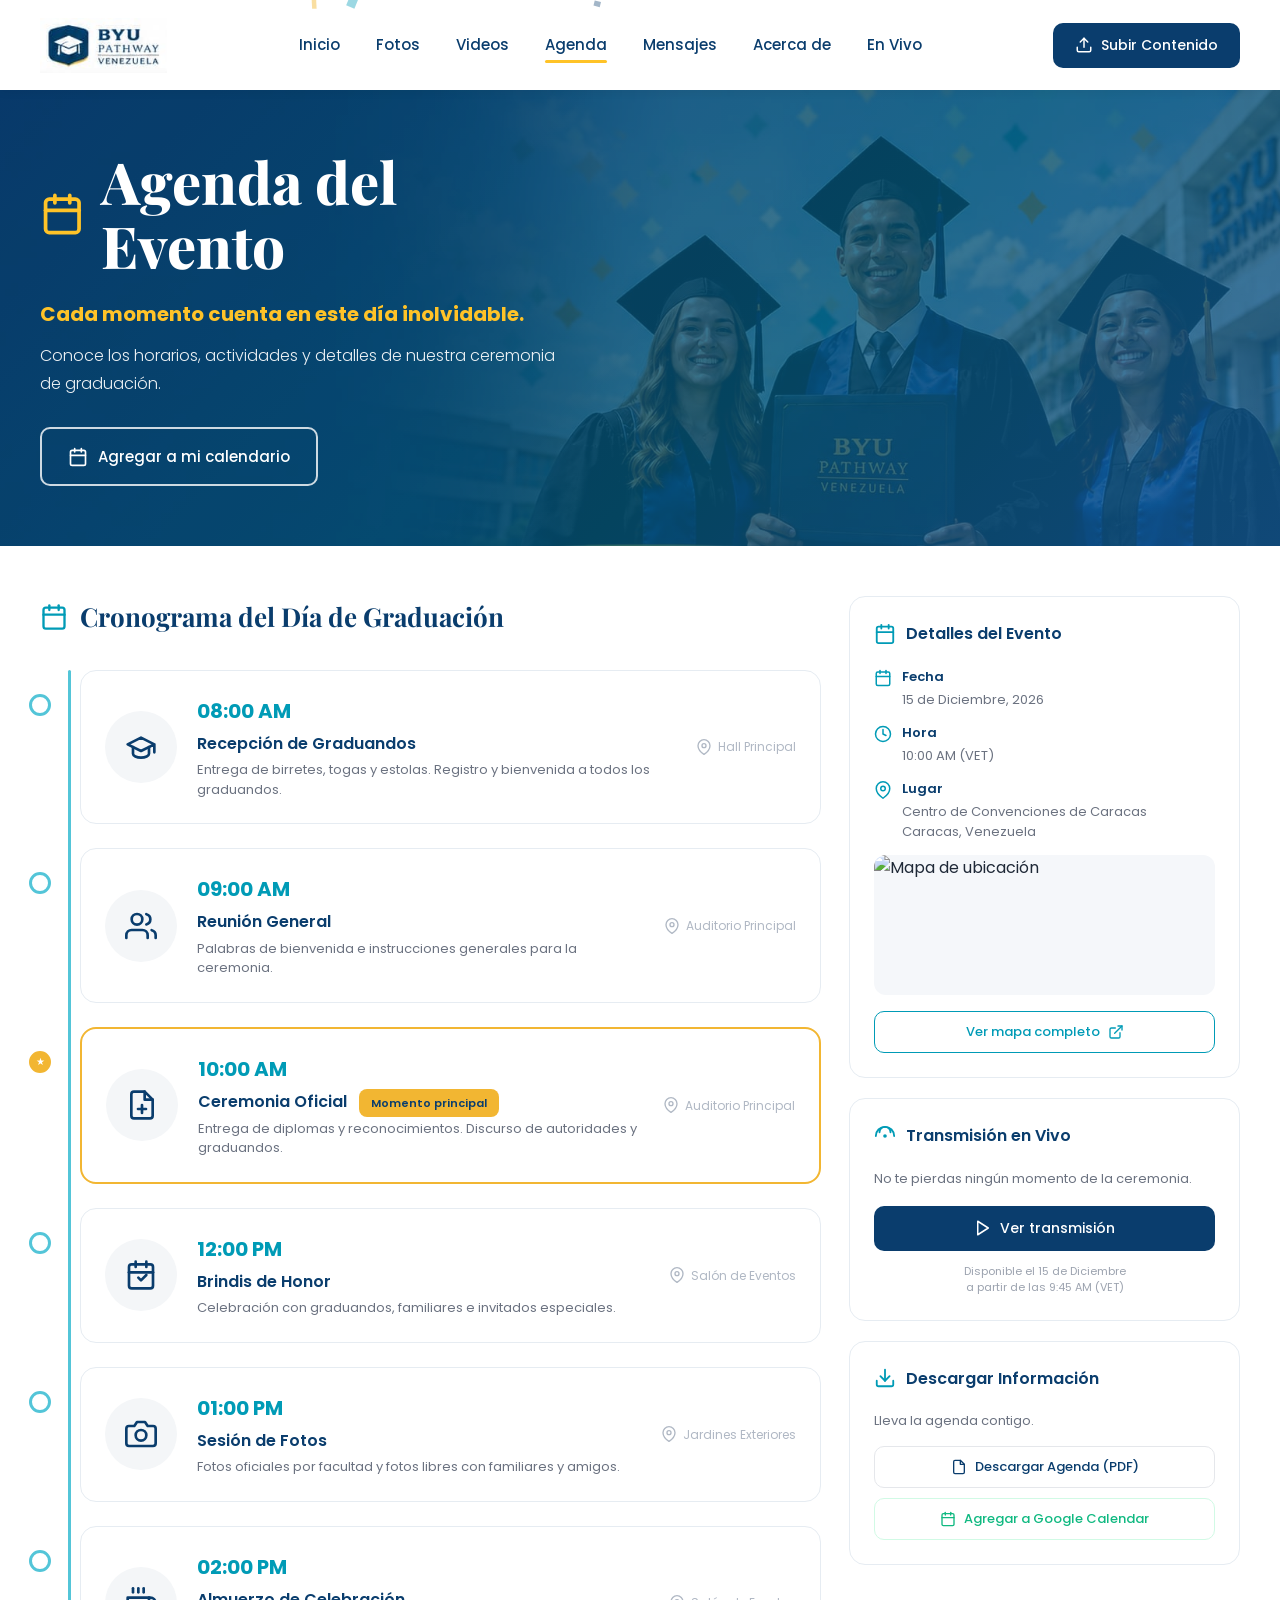
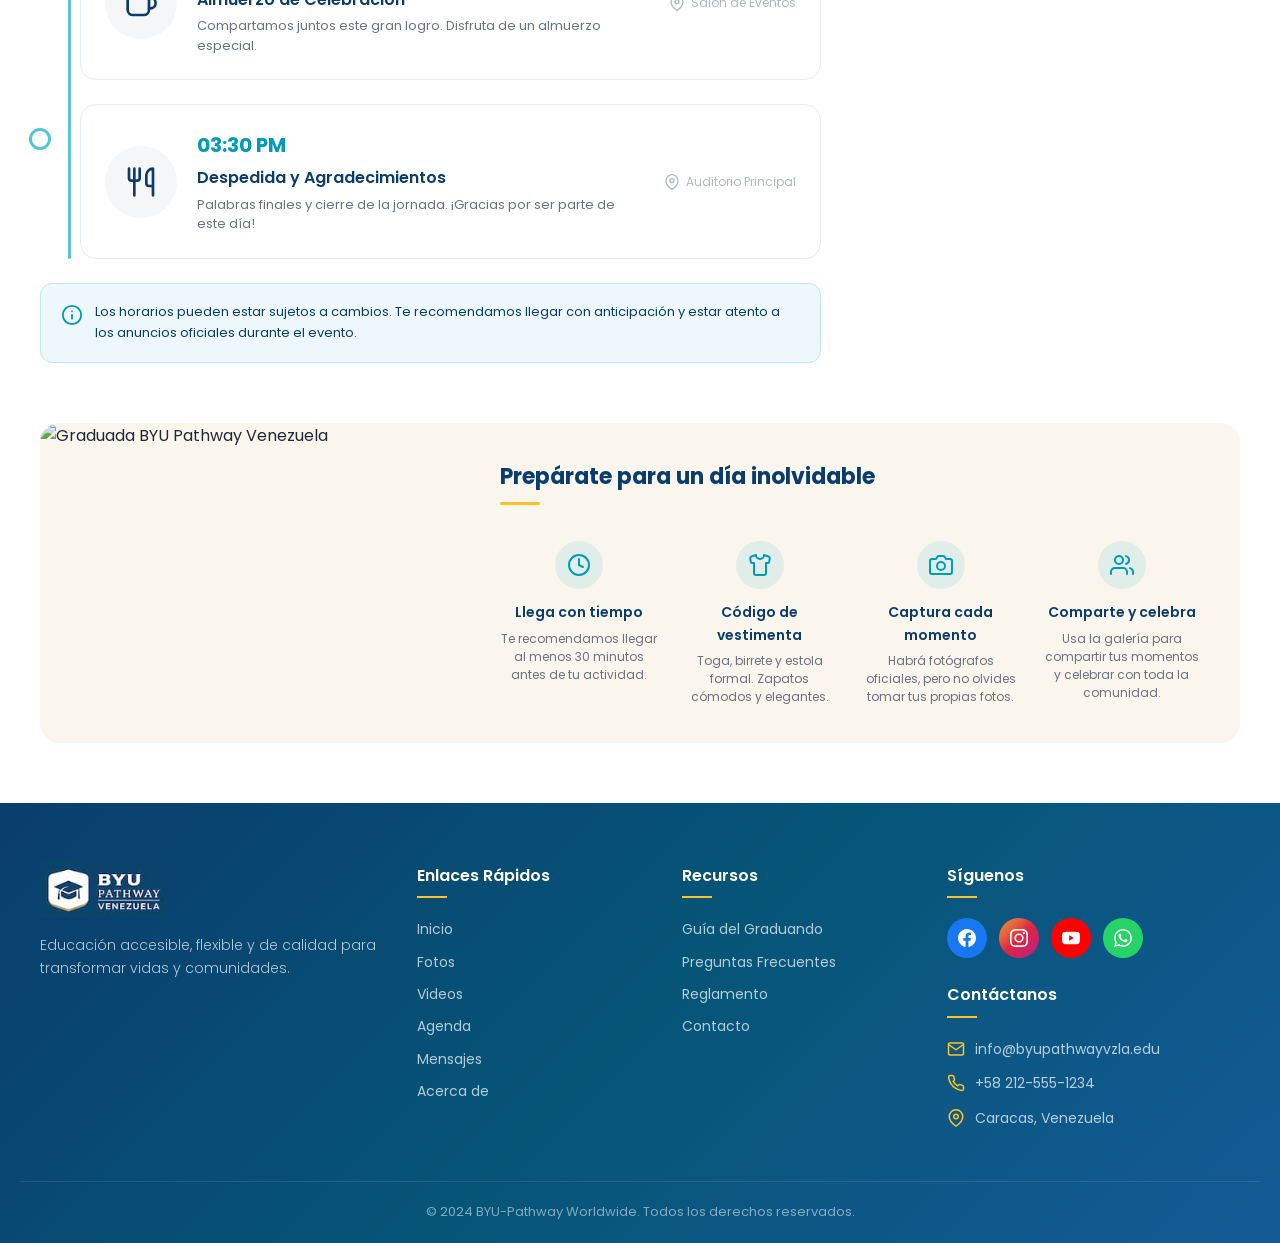
==== commit b285d820: "Contrucción pagina Acerca De" ====
--- a/agenda.html
+++ b/agenda.html
@@ -36,6 +36,9 @@
             <div class="preloader-dot"></div>
         </div>
     </div>
+
+    <!-- Confetti Canvas -->
+    <canvas id="confettiCanvas"></canvas>
 
     <!-- HEADER -->
     <header class="header" id="header">
--- a/styles/estilos.css
+++ b/styles/estilos.css
@@ -2594,4 +2594,1751 @@
             .timeline-card-location {
                 margin-top: 4px;
             }
-        }+        }
+
+/* ============================================
+   FOTOS PAGE STYLES
+   ============================================ */
+/* Hero Section */
+.hero-gallery {
+    position: relative;
+    min-height: 430px;
+    margin-top: 90px;
+    overflow: hidden;
+    background: linear-gradient(135deg, var(--blue-dark) 0%, var(--blue-primary) 60%, var(--blue-medium) 100%);
+}
+
+.hero-gallery-bg {
+    position: absolute;
+    top: 0;
+    left: 0;
+    width: 100%;
+    height: 100%;
+    z-index: 1;
+}
+
+.hero-gallery-bg img {
+    width: 100%;
+    height: 100%;
+    object-fit: cover;
+    opacity: 0.2;
+}
+
+.hero-gallery-overlay {
+    display: none;
+}
+
+.hero-gallery-content {
+    position: relative;
+    z-index: 3;
+    max-width: 1440px;
+    margin: 0 auto;
+    padding: 50px 40px;
+    display: flex;
+    align-items: center;
+    min-height: 430px;
+    gap: 40px;
+}
+
+.hero-gallery-text {
+    flex: 1;
+    max-width: 550px;
+}
+
+.hero-gallery-icon {
+    display: flex;
+    align-items: center;
+    gap: 16px;
+    margin-bottom: 16px;
+}
+
+.hero-gallery-icon svg {
+    width: 48px;
+    height: 48px;
+    color: var(--yellow-gold);
+}
+
+.hero-gallery-icon h1 {
+    font-family: 'Playfair Display', serif;
+    font-weight: 800;
+    font-size: 60px;
+    line-height: 1.1;
+    color: var(--white);
+}
+
+.hero-gallery-subtitle {
+    font-family: 'Poppins', sans-serif;
+    font-weight: 700;
+    font-size: 18px;
+    color: var(--yellow-gold);
+    margin-bottom: 28px;
+    line-height: 1.5;
+}
+
+.hero-stats {
+    display: flex;
+    gap: 16px;
+    flex-wrap: wrap;
+}
+
+.hero-stat-card {
+    background: rgba(255, 255, 255, 0.10);
+    backdrop-filter: blur(6px);
+    border-radius: var(--radius-sm);
+    padding: 16px 24px;
+    min-width: 130px;
+    text-align: center;
+}
+
+.hero-stat-number {
+    font-family: 'Playfair Display', serif;
+    font-weight: 800;
+    font-size: 32px;
+    color: var(--white);
+    line-height: 1;
+    display: block;
+}
+
+.hero-stat-label {
+    font-family: 'Poppins', sans-serif;
+    font-weight: 400;
+    font-size: 12px;
+    color: rgba(255, 255, 255, 0.8);
+    margin-top: 4px;
+    display: block;
+}
+
+.hero-gallery-image {
+    flex: 1;
+    max-width: 600px;
+    border-radius: var(--radius-lg);
+    overflow: hidden;
+    box-shadow: 0 20px 60px rgba(0, 0, 0, 0.3);
+}
+
+.hero-gallery-image img {
+    width: 100%;
+    height: 100%;
+    object-fit: cover;
+    display: block;
+}
+
+/* Upload Section */
+.upload-section {
+    max-width: 1200px;
+    margin: -30px auto 0;
+    padding: 0 20px;
+    position: relative;
+    z-index: 10;
+}
+
+.upload-card {
+    background: var(--white);
+    border-radius: var(--radius-lg);
+    box-shadow: var(--shadow-lg);
+    padding: 40px;
+    display: grid;
+    grid-template-columns: 1fr 1fr;
+    gap: 40px;
+    border: 2px dashed #BFE0F0;
+}
+
+.upload-area {
+    display: flex;
+    flex-direction: column;
+    align-items: center;
+    text-align: center;
+}
+
+.upload-icon-circle {
+    width: 120px;
+    height: 120px;
+    border-radius: 50%;
+    background: #F4F7FA;
+    display: flex;
+    align-items: center;
+    justify-content: center;
+    margin-bottom: 20px;
+    transition: var(--transition);
+}
+
+.upload-icon-circle:hover {
+    background: var(--gray-light);
+    transform: scale(1.05);
+}
+
+.upload-icon-circle svg {
+    width: 48px;
+    height: 48px;
+    color: var(--blue-bright);
+}
+
+.upload-title {
+    font-family: 'Poppins', sans-serif;
+    font-weight: 600;
+    font-size: 20px;
+    color: var(--blue-dark);
+    margin-bottom: 8px;
+}
+
+.upload-desc {
+    font-family: 'Poppins', sans-serif;
+    font-weight: 400;
+    font-size: 14px;
+    color: var(--gray-text);
+    margin-bottom: 20px;
+    line-height: 1.6;
+}
+
+.btn-select-photos {
+    display: inline-flex;
+    align-items: center;
+    gap: 10px;
+    background: var(--blue-dark);
+    color: var(--white);
+    padding: 14px 28px;
+    border-radius: var(--radius-sm);
+    font-family: 'Poppins', sans-serif;
+    font-weight: 500;
+    font-size: 15px;
+    border: none;
+    cursor: pointer;
+    transition: var(--transition);
+    margin-bottom: 12px;
+}
+
+.btn-select-photos:hover {
+    background: var(--blue-primary);
+    transform: translateY(-2px);
+    box-shadow: 0 6px 20px rgba(10, 61, 109, 0.3);
+}
+
+.btn-select-photos svg {
+    width: 18px;
+    height: 18px;
+}
+
+.upload-drag-text {
+    font-family: 'Poppins', sans-serif;
+    font-weight: 400;
+    font-size: 13px;
+    color: #9ca3af;
+    margin-bottom: 8px;
+}
+
+.upload-formats {
+    font-family: 'Poppins', sans-serif;
+    font-weight: 400;
+    font-size: 11px;
+    color: #9ca3af;
+}
+
+.tips-area {
+    padding-left: 20px;
+    border-left: 1px solid var(--gray-border);
+}
+
+.tips-area .tips-title {
+    font-family: 'Poppins', sans-serif;
+    font-weight: 600;
+    font-size: 16px;
+    color: var(--blue-dark);
+    margin-bottom: 20px;
+}
+
+.tips-list {
+    display: flex;
+    flex-direction: column;
+    gap: 16px;
+}
+
+.tips-area .tip-item {
+    display: flex;
+    align-items: flex-start;
+    gap: 12px;
+    text-align: left;
+}
+
+.tips-area .tip-icon {
+    width: 24px;
+    height: 24px;
+    border-radius: 50%;
+    background: var(--blue-celeste);
+    display: flex;
+    align-items: center;
+    justify-content: center;
+    flex-shrink: 0;
+    margin: 2px 0 0 0;
+}
+
+.tips-area .tip-icon svg {
+    width: 14px;
+    height: 14px;
+    color: var(--white);
+}
+
+.tips-area .tip-text {
+    font-family: 'Poppins', sans-serif;
+    font-weight: 400;
+    font-size: 14px;
+    color: #4B5563;
+    line-height: 1.5;
+}
+
+/* Filters Bar */
+.filters-section {
+    max-width: 1200px;
+    margin: 30px auto 0;
+    padding: 0 20px;
+}
+
+.filters-bar {
+    display: flex;
+    align-items: center;
+    gap: 16px;
+    flex-wrap: wrap;
+    background: var(--white);
+    border-radius: var(--radius-sm);
+    padding: 16px 20px;
+    box-shadow: var(--shadow-sm);
+    border: 1px solid var(--gray-border);
+}
+
+.filter-search {
+    flex: 1;
+    min-width: 200px;
+    position: relative;
+}
+
+.filter-search input {
+    width: 100%;
+    height: 52px;
+    border-radius: var(--radius-sm);
+    border: 1px solid #DDE5EC;
+    padding: 0 44px 0 16px;
+    font-family: 'Poppins', sans-serif;
+    font-size: 14px;
+    color: #1f2937;
+    outline: none;
+    transition: var(--transition);
+}
+
+.filter-search input:focus {
+    border-color: var(--blue-bright);
+    box-shadow: 0 0 0 3px rgba(0, 155, 182, 0.1);
+}
+
+.filter-search input::placeholder {
+    color: #9ca3af;
+}
+
+.filter-search svg {
+    position: absolute;
+    right: 14px;
+    top: 50%;
+    transform: translateY(-50%);
+    width: 20px;
+    height: 20px;
+    color: #9ca3af;
+}
+
+.filter-select {
+    height: 52px;
+    border-radius: var(--radius-sm);
+    border: 1px solid #DDE5EC;
+    padding: 0 36px 0 16px;
+    font-family: 'Poppins', sans-serif;
+    font-size: 14px;
+    color: #1f2937;
+    background: var(--white);
+    cursor: pointer;
+    outline: none;
+    transition: var(--transition);
+    appearance: none;
+    background-image: url("data:image/svg+xml,%3Csvg xmlns='http://www.w3.org/2000/svg' width='12' height='12' fill='%236B7280' viewBox='0 0 16 16'%3E%3Cpath d='M7.247 11.14 2.451 5.658C1.885 5.013 2.345 4 3.204 4h9.592a1 1 0 0 1 .753 1.659l-4.796 5.48a1 1 0 0 1-1.506 0z'/%3E%3C/svg%3E");
+    background-repeat: no-repeat;
+    background-position: right 14px center;
+}
+
+.filter-select:focus {
+    border-color: var(--blue-bright);
+    box-shadow: 0 0 0 3px rgba(0, 155, 182, 0.1);
+}
+
+.view-toggle {
+    display: flex;
+    gap: 8px;
+    margin-left: auto;
+}
+
+.view-btn {
+    width: 44px;
+    height: 44px;
+    border-radius: var(--radius-sm);
+    border: 1px solid #DDE5EC;
+    background: var(--white);
+    display: flex;
+    align-items: center;
+    justify-content: center;
+    cursor: pointer;
+    transition: var(--transition);
+}
+
+.view-btn:hover {
+    background: var(--gray-light);
+}
+
+.view-btn.active {
+    background: var(--blue-dark);
+    border-color: var(--blue-dark);
+}
+
+.view-btn.active svg {
+    color: var(--white);
+}
+
+.view-btn svg {
+    width: 20px;
+    height: 20px;
+    color: var(--gray-text);
+}
+
+/* Photo Grid */
+.photos-section {
+    max-width: 1200px;
+    margin: 30px auto 0;
+    padding: 0 20px;
+}
+
+.photos-grid {
+    display: grid;
+    grid-template-columns: repeat(4, 1fr);
+    gap: 24px;
+}
+
+.photo-card {
+    background: var(--white);
+    border-radius: var(--radius-md);
+    overflow: hidden;
+    box-shadow: 0 4px 18px rgba(0, 0, 0, 0.05);
+    transition: var(--transition);
+}
+
+.photo-card:hover {
+    transform: translateY(-4px);
+    box-shadow: var(--shadow-lg);
+}
+
+.photo-card-image {
+    position: relative;
+    height: 260px;
+    overflow: hidden;
+}
+
+.photo-card-image img {
+    width: 100%;
+    height: 100%;
+    object-fit: cover;
+    transition: transform 0.5s ease;
+}
+
+.photo-card:hover .photo-card-image img {
+    transform: scale(1.03);
+}
+
+.photo-badge {
+    position: absolute;
+    top: 12px;
+    left: 12px;
+    background: rgba(255, 255, 255, 0.92);
+    border-radius: 20px;
+    padding: 6px 12px;
+    font-family: 'Poppins', sans-serif;
+    font-weight: 500;
+    font-size: 12px;
+    color: var(--blue-dark);
+}
+
+.photo-card-content {
+    padding: 16px;
+}
+
+.photo-card-title {
+    font-family: 'Poppins', sans-serif;
+    font-weight: 600;
+    font-size: 14px;
+    color: var(--blue-dark);
+    margin-bottom: 12px;
+    line-height: 1.4;
+    display: -webkit-box;
+    -webkit-line-clamp: 2;
+    -webkit-box-orient: vertical;
+    overflow: hidden;
+}
+
+.photo-card-user {
+    display: flex;
+    align-items: center;
+    gap: 10px;
+    margin-bottom: 14px;
+}
+
+.photo-card-avatar {
+    width: 28px;
+    height: 28px;
+    border-radius: 50%;
+    background: linear-gradient(135deg, var(--blue-bright), var(--blue-primary));
+    display: flex;
+    align-items: center;
+    justify-content: center;
+    flex-shrink: 0;
+    font-family: 'Poppins', sans-serif;
+    font-weight: 600;
+    font-size: 11px;
+    color: var(--white);
+}
+
+.photo-card-user-info {
+    flex: 1;
+    min-width: 0;
+}
+
+.photo-card-user-name {
+    font-family: 'Poppins', sans-serif;
+    font-weight: 500;
+    font-size: 12px;
+    color: var(--blue-dark);
+    white-space: nowrap;
+    overflow: hidden;
+    text-overflow: ellipsis;
+}
+
+.photo-card-user-time {
+    font-family: 'Poppins', sans-serif;
+    font-weight: 400;
+    font-size: 11px;
+    color: #9ca3af;
+}
+
+.photo-card-footer {
+    display: flex;
+    align-items: center;
+    justify-content: space-between;
+    padding-top: 12px;
+    border-top: 1px solid var(--gray-border);
+}
+
+.photo-card-actions {
+    display: flex;
+    align-items: center;
+    gap: 16px;
+}
+
+.photo-action {
+    display: flex;
+    align-items: center;
+    gap: 4px;
+    cursor: pointer;
+    transition: var(--transition);
+    background: none;
+    border: none;
+    font-family: 'Poppins', sans-serif;
+    font-size: 12px;
+    padding: 0;
+}
+
+.photo-action svg {
+    width: 16px;
+    height: 16px;
+}
+
+.photo-action.like {
+    color: #ef4444;
+}
+
+.photo-action.like:hover {
+    color: #dc2626;
+}
+
+.photo-action.comment {
+    color: var(--gray-text);
+}
+
+.photo-action.comment:hover {
+    color: var(--blue-bright);
+}
+
+.photo-action-menu {
+    color: var(--gray-text);
+    cursor: pointer;
+    transition: var(--transition);
+    background: none;
+    border: none;
+    padding: 4px;
+}
+
+.photo-action-menu:hover {
+    color: var(--blue-dark);
+}
+
+.photo-action-menu svg {
+    width: 18px;
+    height: 18px;
+}
+
+/* Pagination */
+.pagination-section {
+    max-width: 1200px;
+    margin: 40px auto 0;
+    padding: 0 20px;
+    display: flex;
+    flex-direction: column;
+    align-items: center;
+    gap: 20px;
+}
+
+.pagination {
+    display: flex;
+    align-items: center;
+    gap: 8px;
+}
+
+.pagination-btn {
+    width: 44px;
+    height: 44px;
+    border-radius: var(--radius-sm);
+    border: 1px solid var(--gray-border);
+    background: var(--white);
+    display: flex;
+    align-items: center;
+    justify-content: center;
+    font-family: 'Poppins', sans-serif;
+    font-weight: 500;
+    font-size: 14px;
+    color: var(--gray-text);
+    cursor: pointer;
+    transition: var(--transition);
+}
+
+.pagination-btn:hover {
+    background: var(--gray-light);
+    border-color: var(--blue-bright);
+    color: var(--blue-bright);
+}
+
+.pagination-btn.active {
+    background: var(--blue-dark);
+    border-color: var(--blue-dark);
+    color: var(--white);
+}
+
+.pagination-btn.disabled {
+    opacity: 0.4;
+    cursor: not-allowed;
+}
+
+.pagination-ellipsis {
+    width: 44px;
+    height: 44px;
+    display: flex;
+    align-items: center;
+    justify-content: center;
+    font-family: 'Poppins', sans-serif;
+    font-weight: 500;
+    font-size: 14px;
+    color: var(--gray-text);
+}
+
+.btn-load-more {
+    display: inline-flex;
+    align-items: center;
+    gap: 8px;
+    border: 2px solid var(--blue-dark);
+    color: var(--blue-dark);
+    padding: 14px 28px;
+    border-radius: var(--radius-sm);
+    font-family: 'Poppins', sans-serif;
+    font-weight: 500;
+    font-size: 14px;
+    background: transparent;
+    cursor: pointer;
+    transition: var(--transition);
+}
+
+.btn-load-more:hover {
+    background: var(--blue-dark);
+    color: var(--white);
+    transform: translateY(-2px);
+    box-shadow: 0 6px 20px rgba(10, 61, 109, 0.3);
+}
+
+.btn-load-more svg {
+    width: 18px;
+    height: 18px;
+}
+
+/* Bottom CTA */
+.bottom-cta {
+    max-width: 1200px;
+    margin: 40px auto 0;
+    padding: 0 20px 40px;
+}
+
+.bottom-cta-card {
+    background: #EDF7FC;
+    border-radius: var(--radius-md);
+    padding: 32px 40px;
+    display: flex;
+    align-items: center;
+    justify-content: space-between;
+    gap: 24px;
+}
+
+.bottom-cta-left {
+    display: flex;
+    align-items: center;
+    gap: 20px;
+}
+
+.bottom-cta-icon {
+    width: 64px;
+    height: 64px;
+    border-radius: 50%;
+    background: var(--blue-celeste);
+    display: flex;
+    align-items: center;
+    justify-content: center;
+    flex-shrink: 0;
+}
+
+.bottom-cta-icon svg {
+    width: 28px;
+    height: 28px;
+    color: var(--white);
+}
+
+.bottom-cta-text h3 {
+    font-family: 'Poppins', sans-serif;
+    font-weight: 700;
+    font-size: 18px;
+    color: var(--blue-dark);
+    margin-bottom: 4px;
+}
+
+.bottom-cta-text p {
+    font-family: 'Poppins', sans-serif;
+    font-weight: 400;
+    font-size: 14px;
+    color: var(--gray-text);
+    line-height: 1.5;
+}
+
+.btn-upload-photo {
+    display: inline-flex;
+    align-items: center;
+    gap: 8px;
+    background: var(--blue-dark);
+    color: var(--white);
+    padding: 14px 28px;
+    border-radius: var(--radius-sm);
+    font-family: 'Poppins', sans-serif;
+    font-weight: 500;
+    font-size: 14px;
+    border: none;
+    cursor: pointer;
+    transition: var(--transition);
+    white-space: nowrap;
+}
+
+.btn-upload-photo:hover {
+    background: var(--blue-primary);
+    transform: translateY(-2px);
+    box-shadow: 0 6px 20px rgba(10, 61, 109, 0.3);
+}
+
+.btn-upload-photo svg {
+    width: 18px;
+    height: 18px;
+}
+
+/* Fotos Responsive Updates */
+@media (max-width: 1024px) {
+    .hero-gallery-content {
+        flex-direction: column;
+        padding: 40px 24px;
+        text-align: center;
+    }
+
+    .hero-gallery-text { max-width: 100%; }
+    .hero-gallery-image { max-width: 100%; }
+    .hero-gallery-icon { justify-content: center; }
+    .hero-stats { justify-content: center; }
+
+    .upload-card {
+        grid-template-columns: 1fr;
+    }
+
+    .tips-area {
+        padding-left: 0;
+        border-left: none;
+        border-top: 1px solid var(--gray-border);
+        padding-top: 24px;
+    }
+
+    .photos-grid {
+        grid-template-columns: repeat(2, 1fr);
+    }
+
+    .bottom-cta-card {
+        flex-direction: column;
+        text-align: center;
+    }
+
+    .bottom-cta-left {
+        flex-direction: column;
+    }
+}
+
+@media (max-width: 768px) {
+    .hero-gallery {
+        margin-top: 70px;
+        min-height: auto;
+    }
+
+    .hero-gallery-content {
+        padding: 30px 20px 40px;
+    }
+
+    .hero-gallery-icon h1 {
+        font-size: 34px;
+    }
+
+    .hero-gallery-subtitle {
+        font-size: 14px;
+    }
+
+    .hero-gallery-image {
+        display: none;
+    }
+
+    .hero-stat-card {
+        min-width: 100px;
+        padding: 12px 16px;
+    }
+
+    .hero-stat-number {
+        font-size: 24px;
+    }
+
+    .upload-section {
+        margin-top: 20px;
+    }
+
+    .upload-card {
+        padding: 24px;
+    }
+
+    .filters-bar {
+        flex-direction: column;
+        align-items: stretch;
+    }
+
+    .filter-search { min-width: 100%; }
+    .filter-select { width: 100%; }
+    .view-toggle { margin-left: 0; justify-content: center; }
+
+    .photos-grid {
+        grid-template-columns: 1fr;
+        gap: 16px;
+    }
+
+    .photo-card-image {
+        height: 220px;
+    }
+}
+
+@media (max-width: 480px) {
+    .hero-gallery-icon h1 {
+        font-size: 28px;
+    }
+
+    .hero-stats {
+        flex-direction: column;
+        align-items: center;
+    }
+
+    .hero-stat-card {
+        width: 100%;
+        max-width: 200px;
+    }
+
+    .upload-card {
+        padding: 20px;
+    }
+
+    .bottom-cta-card {
+        padding: 24px;
+    }
+
+    .bottom-cta-text h3 {
+        font-size: 16px;
+    }
+}
+
+/* ============================================
+   INFO PAGE - HERO SECTION
+   ============================================ */
+.hero-info {
+    position: relative;
+    min-height: 460px;
+    margin-top: 90px;
+    overflow: hidden;
+}
+
+.hero-info-bg {
+    position: absolute;
+    top: 0;
+    left: 0;
+    width: 100%;
+    height: 100%;
+    z-index: 1;
+}
+
+.hero-info-bg img {
+    width: 100%;
+    height: 100%;
+    object-fit: cover;
+}
+
+.hero-info-overlay {
+    position: absolute;
+    top: 0;
+    left: 0;
+    width: 100%;
+    height: 100%;
+    background: linear-gradient(135deg, rgba(10, 61, 109, 0.92) 0%, rgba(6, 85, 119, 0.85) 60%, rgba(20, 90, 150, 0.7) 100%);
+    z-index: 2;
+}
+
+.hero-info-content {
+    position: relative;
+    z-index: 3;
+    max-width: 1440px;
+    margin: 0 auto;
+    padding: 60px 40px;
+    display: flex;
+    align-items: center;
+    min-height: 460px;
+    gap: 60px;
+}
+
+.hero-info-text {
+    flex: 1;
+    max-width: 580px;
+}
+
+.hero-info-pretitle {
+    font-family: 'Poppins', sans-serif;
+    font-weight: 400;
+    font-size: 18px;
+    color: rgba(255, 255, 255, 0.8);
+    margin-bottom: 8px;
+}
+
+.hero-info-title {
+    font-family: 'Playfair Display', serif;
+    font-weight: 800;
+    font-size: 64px;
+    line-height: 1.05;
+    color: var(--white);
+    margin-bottom: 12px;
+}
+
+.hero-info-decorative-line {
+    width: 70px;
+    height: 5px;
+    background: var(--yellow-dark);
+    border-radius: 4px;
+    margin-bottom: 20px;
+}
+
+.hero-info-subtitle {
+    font-family: 'Poppins', sans-serif;
+    font-weight: 700;
+    font-size: 20px;
+    color: var(--yellow-gold);
+    margin-bottom: 16px;
+    line-height: 1.4;
+}
+
+.hero-info-description {
+    font-family: 'Poppins', sans-serif;
+    font-weight: 300;
+    font-size: 16px;
+    color: rgba(255, 255, 255, 0.92);
+    line-height: 1.8;
+    max-width: 520px;
+}
+
+/* Decorative Wave */
+.decorative-wave {
+    position: relative;
+    z-index: 4;
+    margin-top: -1px;
+}
+
+.decorative-wave svg {
+    display: block;
+    width: 100%;
+    height: 80px;
+}
+
+/* ============================================
+   INFO PAGE - MISSION & VISION
+   ============================================ */
+.mission-vision-section {
+    max-width: 1200px;
+    margin: 0 auto;
+    padding: 0 20px;
+    position: relative;
+    z-index: 5;
+    margin-top: -20px;
+}
+
+.mission-vision-card {
+    background: var(--white);
+    border-radius: var(--radius-lg);
+    box-shadow: 0 10px 30px rgba(0, 0, 0, 0.05);
+    padding: 48px;
+    display: grid;
+    grid-template-columns: 1fr 1fr;
+    gap: 40px;
+}
+
+.mission-item,
+.vision-item {
+    display: flex;
+    align-items: flex-start;
+    gap: 24px;
+}
+
+.vision-item {
+    padding-left: 40px;
+    border-left: 1px solid var(--gray-border);
+}
+
+.mv-icon-circle {
+    width: 90px;
+    height: 90px;
+    border-radius: 50%;
+    background: var(--blue-celeste);
+    display: flex;
+    align-items: center;
+    justify-content: center;
+    flex-shrink: 0;
+}
+
+.mv-icon-circle svg {
+    width: 40px;
+    height: 40px;
+    color: var(--white);
+}
+
+.mv-content h3 {
+    font-family: 'Poppins', sans-serif;
+    font-weight: 600;
+    font-size: 18px;
+    color: var(--blue-dark);
+    margin-bottom: 8px;
+}
+
+.mv-content p {
+    font-family: 'Poppins', sans-serif;
+    font-weight: 400;
+    font-size: 14px;
+    color: var(--gray-text);
+    line-height: 1.7;
+}
+
+/* ============================================
+   INFO PAGE - ABOUT / WHAT IS BYU-PATHWAY
+   ============================================ */
+.about-section {
+    max-width: 1200px;
+    margin: 40px auto 0;
+    padding: 0 20px;
+}
+
+.about-card {
+    background: var(--white);
+    border-radius: 18px;
+    padding: 40px;
+}
+
+.about-card-title {
+    font-family: 'Playfair Display', serif;
+    font-weight: 700;
+    font-size: 26px;
+    color: var(--blue-dark);
+    margin-bottom: 12px;
+}
+
+.about-card-description {
+    font-family: 'Poppins', sans-serif;
+    font-weight: 400;
+    font-size: 15px;
+    color: var(--gray-text);
+    line-height: 1.7;
+    margin-bottom: 32px;
+    max-width: 900px;
+}
+
+.benefits-grid {
+    display: grid;
+    grid-template-columns: repeat(5, 1fr);
+    gap: 24px;
+}
+
+.benefit-item {
+    text-align: center;
+    padding: 24px 12px;
+    transition: var(--transition);
+}
+
+.benefit-item:hover {
+    transform: translateY(-4px);
+}
+
+.benefit-icon {
+    width: 64px;
+    height: 64px;
+    border-radius: 50%;
+    background: rgba(18, 181, 208, 0.1);
+    display: flex;
+    align-items: center;
+    justify-content: center;
+    margin: 0 auto 16px;
+    transition: var(--transition);
+}
+
+.benefit-item:hover .benefit-icon {
+    background: rgba(18, 181, 208, 0.15);
+    transform: scale(1.05);
+}
+
+.benefit-icon svg {
+    width: 28px;
+    height: 28px;
+    color: var(--blue-celeste);
+}
+
+.benefit-item h4 {
+    font-family: 'Poppins', sans-serif;
+    font-weight: 600;
+    font-size: 14px;
+    color: var(--blue-dark);
+    margin-bottom: 8px;
+}
+
+.benefit-item p {
+    font-family: 'Poppins', sans-serif;
+    font-weight: 400;
+    font-size: 12px;
+    color: var(--gray-text);
+    line-height: 1.5;
+}
+
+/* ============================================
+   INFO PAGE - PROGRAMS SECTION
+   ============================================ */
+.programs-section {
+    max-width: 1200px;
+    margin: 40px auto 0;
+    padding: 0 20px;
+}
+
+.programs-card {
+    background: var(--white);
+    border-radius: var(--radius-lg);
+    overflow: hidden;
+    display: grid;
+    grid-template-columns: 1fr 1fr;
+    gap: 0;
+    box-shadow: var(--shadow-md);
+}
+
+.programs-content {
+    padding: 40px;
+    display: flex;
+    flex-direction: column;
+    justify-content: center;
+}
+
+.programs-title {
+    font-family: 'Playfair Display', serif;
+    font-weight: 700;
+    font-size: 26px;
+    color: var(--blue-dark);
+    margin-bottom: 12px;
+    position: relative;
+}
+
+.programs-title::after {
+    content: '';
+    display: block;
+    width: 40px;
+    height: 3px;
+    background: var(--yellow-dark);
+    border-radius: 2px;
+    margin-top: 8px;
+    margin-bottom: 16px;
+}
+
+.programs-description {
+    font-family: 'Poppins', sans-serif;
+    font-weight: 400;
+    font-size: 14px;
+    color: var(--gray-text);
+    line-height: 1.7;
+    margin-bottom: 28px;
+}
+
+.programs-list {
+    display: flex;
+    flex-direction: column;
+    gap: 20px;
+}
+
+.program-item {
+    display: flex;
+    align-items: flex-start;
+    gap: 16px;
+}
+
+.program-icon-circle {
+    width: 56px;
+    height: 56px;
+    border-radius: 50%;
+    background: #EEF7FC;
+    display: flex;
+    align-items: center;
+    justify-content: center;
+    flex-shrink: 0;
+    transition: var(--transition);
+}
+
+.program-item:hover .program-icon-circle {
+    background: rgba(18, 181, 208, 0.15);
+}
+
+.program-icon-circle svg {
+    width: 24px;
+    height: 24px;
+    color: var(--blue-celeste);
+}
+
+.program-item-content h4 {
+    font-family: 'Poppins', sans-serif;
+    font-weight: 600;
+    font-size: 15px;
+    color: var(--blue-dark);
+    margin-bottom: 4px;
+}
+
+.program-item-content p {
+    font-family: 'Poppins', sans-serif;
+    font-weight: 400;
+    font-size: 13px;
+    color: var(--gray-text);
+    line-height: 1.5;
+}
+
+.programs-image-wrapper {
+    position: relative;
+    overflow: hidden;
+    min-height: 420px;
+}
+
+.programs-image-wrapper img {
+    width: 100%;
+    height: 100%;
+    object-fit: cover;
+    transition: transform 0.5s ease;
+}
+
+.programs-image-wrapper:hover img {
+    transform: scale(1.03);
+}
+
+.programs-image-overlay {
+    position: absolute;
+    bottom: 0;
+    left: 0;
+    right: 0;
+    background: linear-gradient(180deg, transparent 0%, rgba(10, 61, 109, 0.92) 100%);
+    padding: 40px 32px 32px;
+}
+
+.programs-overlay-icon {
+    display: flex;
+    align-items: center;
+    gap: 12px;
+    margin-bottom: 8px;
+}
+
+.programs-overlay-icon svg {
+    width: 24px;
+    height: 24px;
+    color: var(--blue-celeste);
+}
+
+.programs-overlay-title {
+    font-family: 'Poppins', sans-serif;
+    font-weight: 600;
+    font-size: 16px;
+    color: var(--white);
+    margin-bottom: 6px;
+}
+
+.programs-overlay-desc {
+    font-family: 'Poppins', sans-serif;
+    font-weight: 300;
+    font-size: 13px;
+    color: rgba(255, 255, 255, 0.85);
+    line-height: 1.6;
+}
+
+/* ============================================
+   INFO PAGE - VENEZUELA PRESENCE
+   ============================================ */
+.venezuela-section {
+    max-width: 1200px;
+    margin: 40px auto 0;
+    padding: 0 20px;
+}
+
+.venezuela-card {
+    background: var(--white);
+    border-radius: var(--radius-lg);
+    overflow: hidden;
+    display: grid;
+    grid-template-columns: 1fr 1fr;
+    gap: 0;
+    box-shadow: var(--shadow-md);
+}
+
+.venezuela-content {
+    padding: 40px;
+    display: flex;
+    flex-direction: column;
+    justify-content: center;
+}
+
+.venezuela-title {
+    font-family: 'Playfair Display', serif;
+    font-weight: 700;
+    font-size: 26px;
+    color: var(--blue-dark);
+    margin-bottom: 12px;
+    position: relative;
+}
+
+.venezuela-title::after {
+    content: '';
+    display: block;
+    width: 40px;
+    height: 3px;
+    background: var(--yellow-dark);
+    border-radius: 2px;
+    margin-top: 8px;
+    margin-bottom: 16px;
+}
+
+.venezuela-description {
+    font-family: 'Poppins', sans-serif;
+    font-weight: 400;
+    font-size: 14px;
+    color: var(--gray-text);
+    line-height: 1.7;
+    margin-bottom: 32px;
+}
+
+.stats-grid {
+    display: grid;
+    grid-template-columns: repeat(3, 1fr);
+    gap: 20px;
+}
+
+.stat-item {
+    text-align: center;
+    padding: 20px 12px;
+}
+
+.stat-icon {
+    width: 48px;
+    height: 48px;
+    border-radius: 50%;
+    background: rgba(18, 181, 208, 0.1);
+    display: flex;
+    align-items: center;
+    justify-content: center;
+    margin: 0 auto 12px;
+}
+
+.stat-icon svg {
+    width: 22px;
+    height: 22px;
+    color: var(--blue-celeste);
+}
+
+.stat-number {
+    font-family: 'Playfair Display', serif;
+    font-weight: 700;
+    font-size: 42px;
+    color: var(--blue-dark);
+    line-height: 1;
+    margin-bottom: 4px;
+}
+
+.stat-label {
+    font-family: 'Poppins', sans-serif;
+    font-weight: 500;
+    font-size: 13px;
+    color: var(--blue-dark);
+    margin-bottom: 2px;
+}
+
+.stat-sublabel {
+    font-family: 'Poppins', sans-serif;
+    font-weight: 400;
+    font-size: 11px;
+    color: var(--gray-text);
+}
+
+.venezuela-image-wrapper {
+    position: relative;
+    overflow: hidden;
+    min-height: 420px;
+}
+
+.venezuela-image-wrapper img {
+    width: 100%;
+    height: 100%;
+    object-fit: cover;
+    transition: transform 0.5s ease;
+}
+
+.venezuela-image-wrapper:hover img {
+    transform: scale(1.03);
+}
+
+/* ============================================
+   INFO PAGE - FINAL CTA BANNER
+   ============================================ */
+.final-cta-section {
+    max-width: 1200px;
+    margin: 40px auto 0;
+    padding: 0 20px 40px;
+}
+
+.final-cta-card {
+    background: linear-gradient(135deg, var(--blue-dark) 0%, var(--blue-primary) 100%);
+    border-radius: var(--radius-lg);
+    padding: 36px 48px;
+    display: flex;
+    align-items: center;
+    justify-content: space-between;
+    gap: 32px;
+}
+
+.final-cta-left {
+    display: flex;
+    align-items: center;
+    gap: 24px;
+    flex: 1;
+}
+
+.final-cta-icon {
+    width: 64px;
+    height: 64px;
+    border-radius: 50%;
+    background: rgba(242, 182, 50, 0.15);
+    display: flex;
+    align-items: center;
+    justify-content: center;
+    flex-shrink: 0;
+}
+
+.final-cta-icon svg {
+    width: 32px;
+    height: 32px;
+    color: var(--yellow-dark);
+}
+
+.final-cta-text h3 {
+    font-family: 'Poppins', sans-serif;
+    font-weight: 700;
+    font-size: 20px;
+    color: var(--white);
+    margin-bottom: 4px;
+}
+
+.final-cta-text p {
+    font-family: 'Poppins', sans-serif;
+    font-weight: 300;
+    font-size: 14px;
+    color: rgba(255, 255, 255, 0.85);
+    line-height: 1.6;
+}
+
+.btn-final-cta {
+    display: inline-flex;
+    align-items: center;
+    justify-content: center;
+    background: var(--yellow-dark);
+    color: var(--blue-dark);
+    padding: 18px 34px;
+    border-radius: 12px;
+    font-family: 'Poppins', sans-serif;
+    font-weight: 700;
+    font-size: 15px;
+    border: none;
+    cursor: pointer;
+    transition: var(--transition);
+    white-space: nowrap;
+}
+
+.btn-final-cta:hover {
+    background: var(--yellow-gold);
+    transform: translateY(-2px);
+    box-shadow: 0 8px 25px rgba(242, 182, 50, 0.4);
+}
+
+/* ============================================
+   INFO PAGE - RESPONSIVE
+   ============================================ */
+@media (max-width: 1024px) {
+    .hero-info-content {
+        padding: 40px 24px;
+        gap: 40px;
+    }
+
+    .hero-info-title {
+        font-size: 48px;
+    }
+
+    .mission-vision-card {
+        padding: 36px;
+    }
+
+    .benefits-grid {
+        grid-template-columns: repeat(3, 1fr);
+    }
+
+    .programs-card {
+        grid-template-columns: 1fr;
+    }
+
+    .programs-image-wrapper {
+        min-height: 300px;
+    }
+
+    .venezuela-card {
+        grid-template-columns: 1fr;
+    }
+
+    .venezuela-image-wrapper {
+        min-height: 300px;
+    }
+
+    .final-cta-card {
+        padding: 28px 32px;
+    }
+}
+
+@media (max-width: 768px) {
+    .hero-info {
+        margin-top: 70px;
+        min-height: 400px;
+    }
+
+    .hero-info-content {
+        padding: 36px 20px;
+        min-height: 400px;
+        flex-direction: column;
+        align-items: flex-start;
+        gap: 24px;
+    }
+
+    .hero-info-text {
+        max-width: 100%;
+        text-align: center;
+    }
+
+    .hero-info-pretitle {
+        font-size: 14px;
+    }
+
+    .hero-info-title {
+        font-size: 34px;
+    }
+
+    .hero-info-decorative-line {
+        margin-left: auto;
+        margin-right: auto;
+    }
+
+    .hero-info-subtitle {
+        font-size: 16px;
+    }
+
+    .hero-info-description {
+        font-size: 14px;
+    }
+
+    .decorative-wave svg {
+        height: 50px;
+    }
+
+    .mission-vision-section {
+        margin-top: -10px;
+    }
+
+    .mission-vision-card {
+        padding: 24px;
+        grid-template-columns: 1fr;
+        gap: 24px;
+    }
+
+    .vision-item {
+        padding-left: 0;
+        border-left: none;
+        border-top: 1px solid var(--gray-border);
+        padding-top: 24px;
+    }
+
+    .mv-icon-circle {
+        width: 70px;
+        height: 70px;
+    }
+
+    .mv-icon-circle svg {
+        width: 32px;
+        height: 32px;
+    }
+
+    .about-section {
+        margin-top: 30px;
+    }
+
+    .about-card {
+        padding: 24px;
+    }
+
+    .about-card-title {
+        font-size: 22px;
+    }
+
+    .benefits-grid {
+        grid-template-columns: repeat(2, 1fr);
+        gap: 16px;
+    }
+
+    .programs-section {
+        margin-top: 30px;
+    }
+
+    .programs-content {
+        padding: 24px;
+    }
+
+    .programs-title {
+        font-size: 22px;
+    }
+
+    .programs-image-wrapper {
+        min-height: 250px;
+    }
+
+    .venezuela-section {
+        margin-top: 30px;
+    }
+
+    .venezuela-content {
+        padding: 24px;
+    }
+
+    .venezuela-title {
+        font-size: 22px;
+    }
+
+    .stats-grid {
+        grid-template-columns: repeat(3, 1fr);
+        gap: 12px;
+    }
+
+    .stat-number {
+        font-size: 32px;
+    }
+
+    .venezuela-image-wrapper {
+        min-height: 220px;
+    }
+
+    .final-cta-section {
+        padding: 0 16px 30px;
+    }
+
+    .final-cta-card {
+        flex-direction: column;
+        padding: 28px 24px;
+        text-align: center;
+    }
+
+    .final-cta-left {
+        flex-direction: column;
+        text-align: center;
+    }
+
+    .btn-final-cta {
+        width: 100%;
+    }
+}
+
+@media (max-width: 480px) {
+    .hero-info-title {
+        font-size: 28px;
+    }
+
+    .hero-info-subtitle {
+        font-size: 14px;
+    }
+
+    .benefits-grid {
+        grid-template-columns: 1fr;
+    }
+
+    .stats-grid {
+        grid-template-columns: 1fr;
+    }
+
+    .stat-item {
+        padding: 16px 12px;
+    }
+
+    .stat-number {
+        font-size: 36px;
+    }
+
+    .programs-image-overlay {
+        padding: 24px 20px 20px;
+    }
+
+    .programs-overlay-title {
+        font-size: 14px;
+    }
+
+    .programs-overlay-desc {
+        font-size: 12px;
+    }
+}
